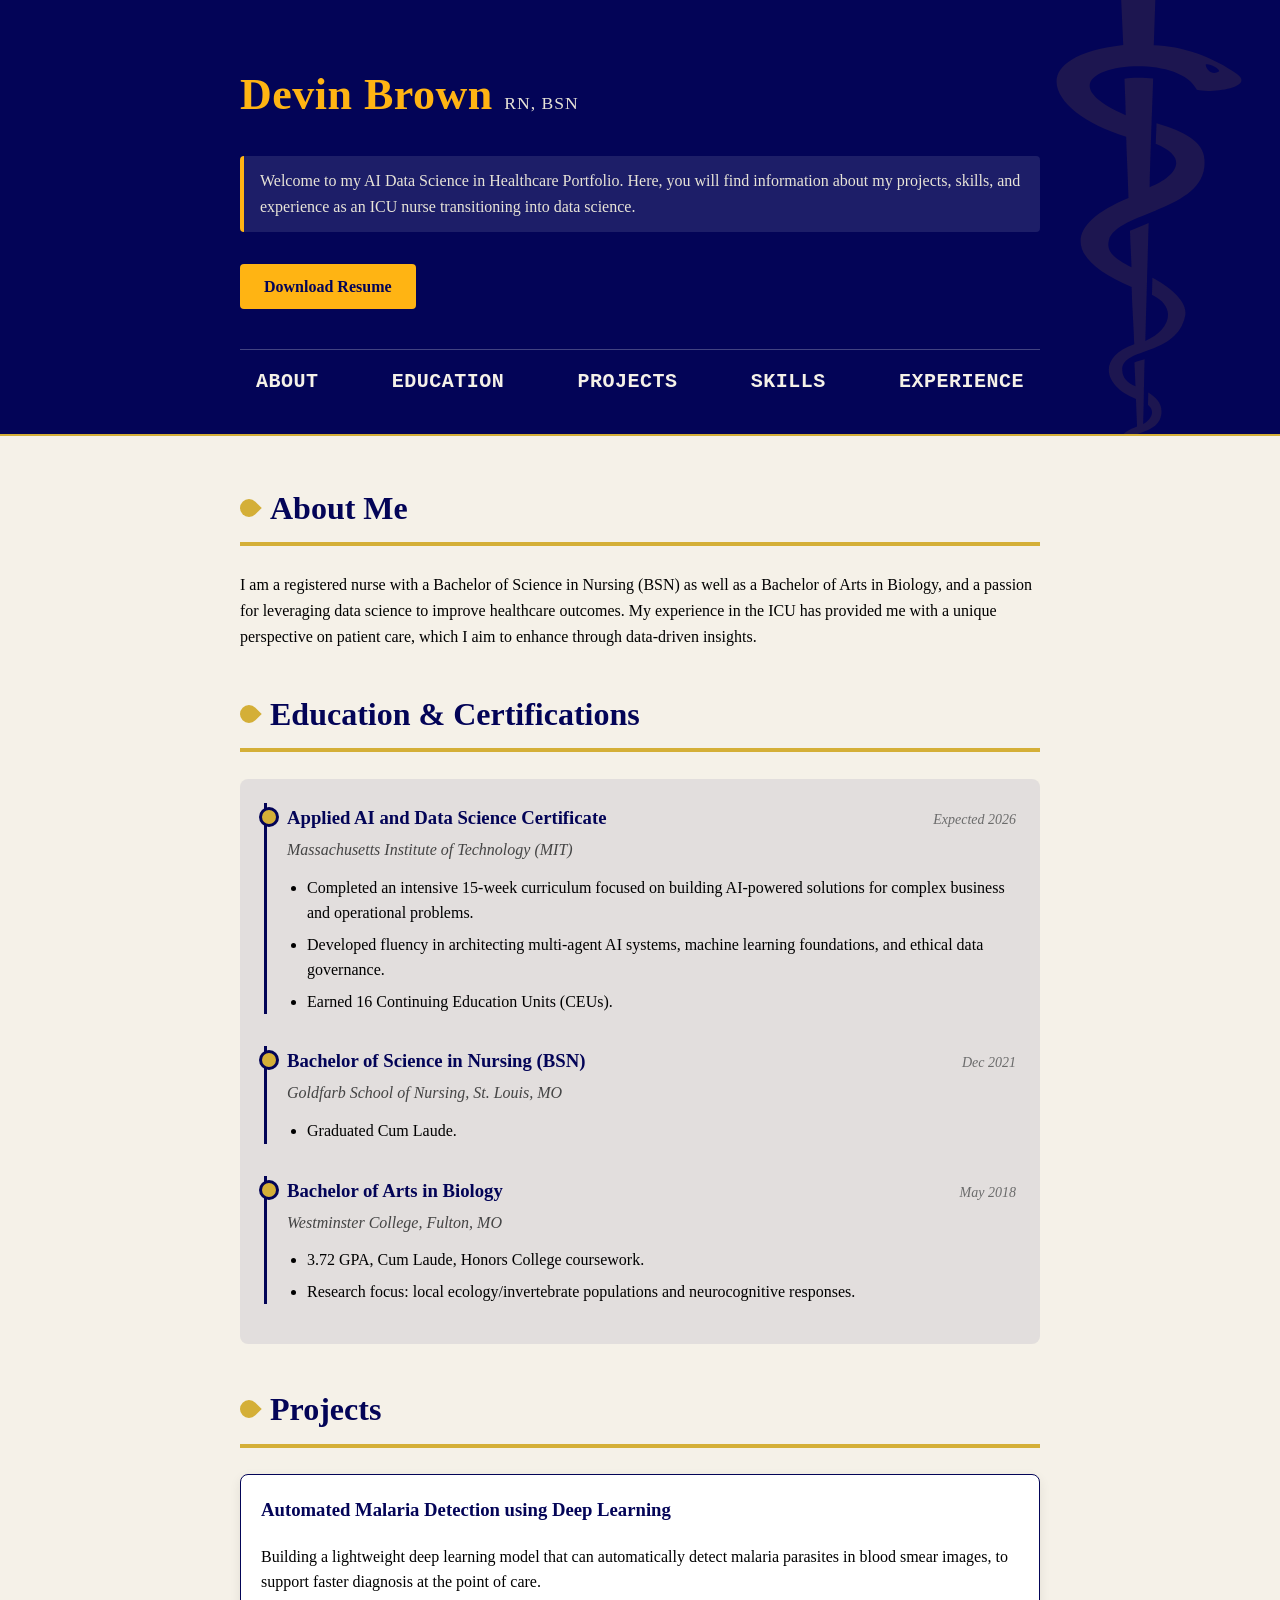
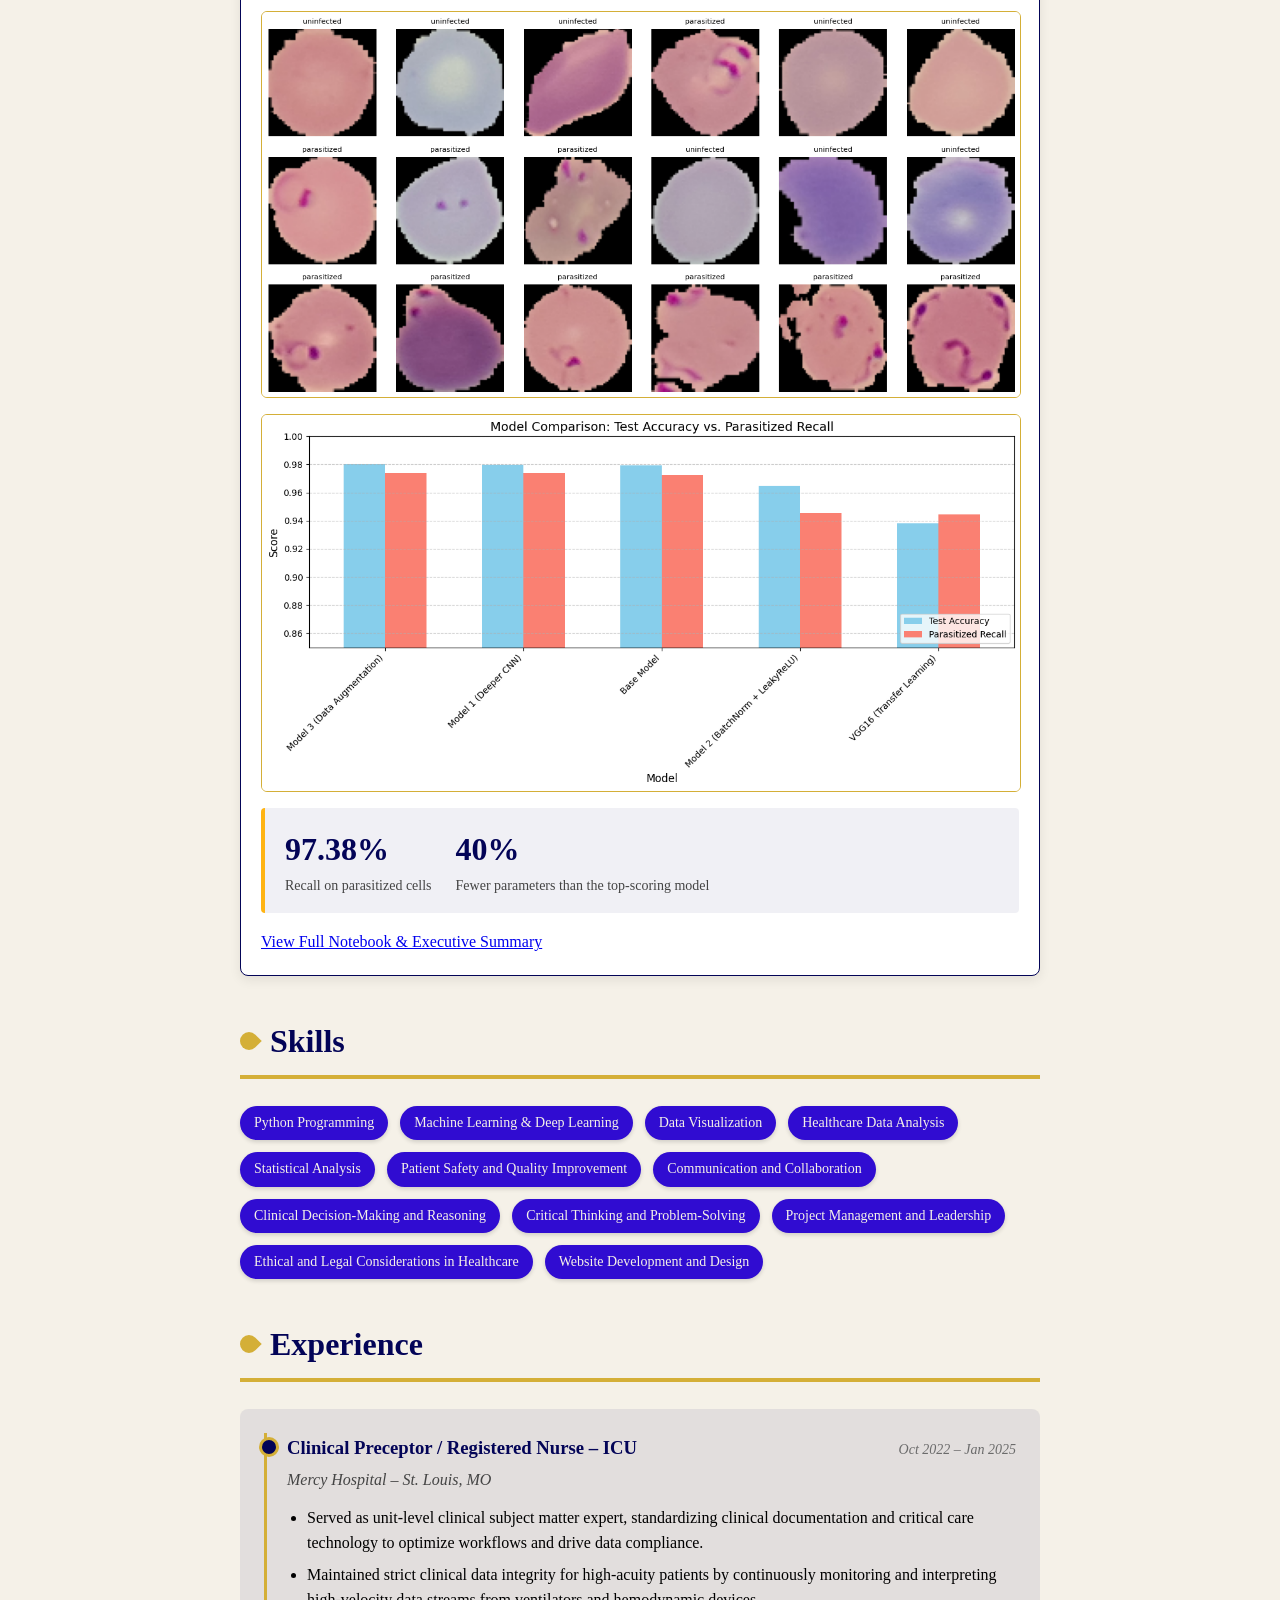
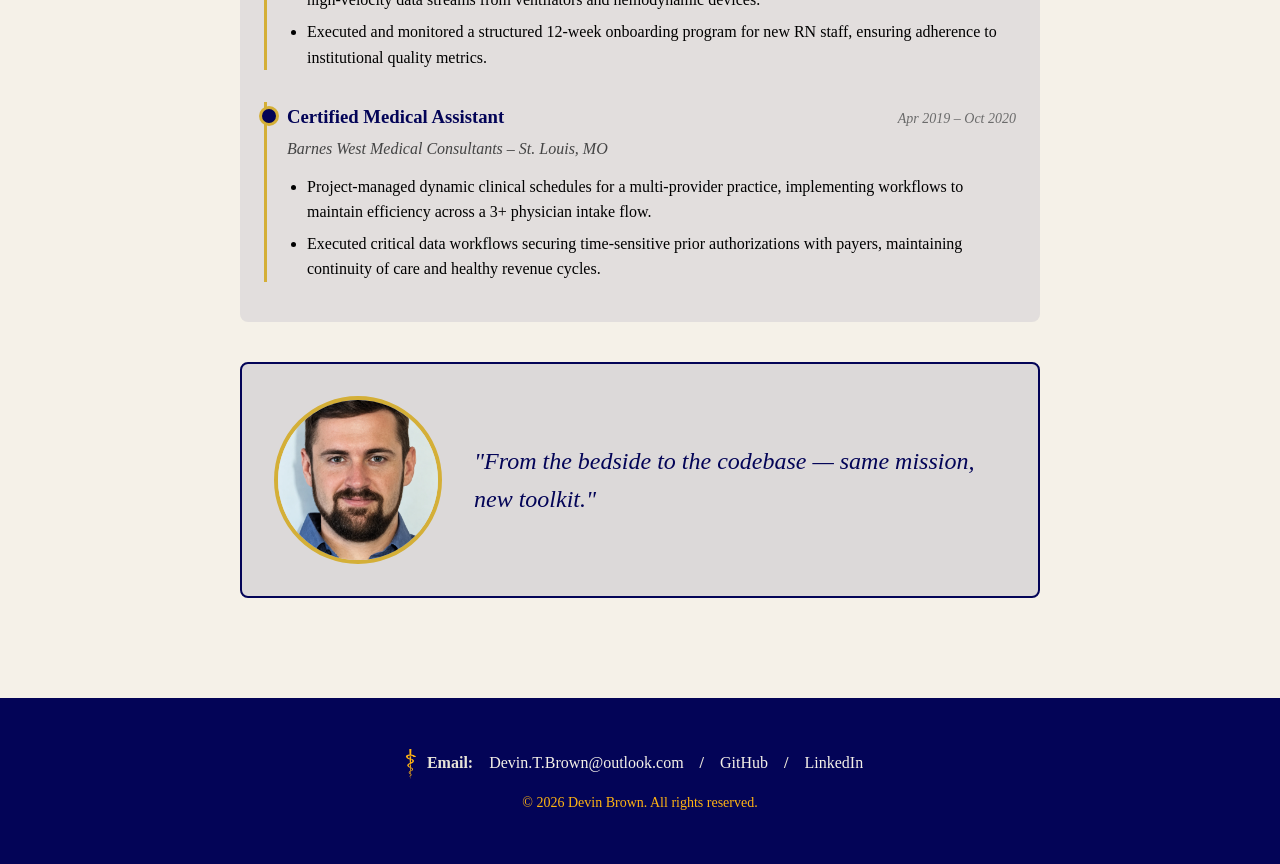
==== index.html @ f6b81402 "Adding to skills section and verbage clarification in experience section" ====
<!DOCTYPE html>
<html lang="en">
<head>
  <meta charset="UTF-8">
  <meta name="viewport" content="width=device-width, initial-scale=1.0">
  <title>Devin Brown RN, BSN — AI Data Science in Healthcare Portfolio</title>
  <link rel="icon" type="image/svg+xml" href="favicon.svg">
  <meta property="og:title" content="Devin Brown RN, BSN — AI Data Science in Healthcare Portfolio">
<meta property="og:description" content="Portfolio showcasing AI and data science projects in healthcare, built by an ICU nurse transitioning into data science.">
<meta property="og:type" content="website">
<meta name="twitter:card" content="summary">
<meta name="twitter:title" content="Devin Brown RN, BSN — AI Data Science in Healthcare Portfolio">
<meta name="twitter:description" content="Portfolio showcasing AI and data science projects in healthcare, built by an ICU nurse transitioning into data science.">
  <link rel="stylesheet" href="style.css">
</head>

<body>
<header>
  <div class="container">
    <h1>Devin Brown <span class="credentials">RN, BSN</span></h1>
    <p>Welcome to my AI Data Science in Healthcare Portfolio. Here, you will find information about my projects, skills, and experience as an ICU nurse transitioning into data science.</p>
    <a href="Devin-Brown-Resume.pdf" download class="resume-button">Download Resume</a>
    <nav>
      <ul>
        <li><a href="#about">About</a></li>
        <li><a href="#education">Education</a></li>
        <li><a href="#projects">Projects</a></li>
        <li><a href="#skills">Skills</a></li>
        <li><a href="#experience">Experience</a></li>
      </ul>
    </nav>
  </div>
</header>

<main>
  <section id="about" class="fade-in">
    <h2>About Me</h2>
    <p>I am a registered nurse with a Bachelor of Science in Nursing (BSN) as well as a Bachelor of Arts in Biology, and a passion for leveraging data science to improve healthcare outcomes. My experience in the ICU has provided me with a unique perspective on patient care, which I aim to enhance through data-driven insights.</p>
  </section>
  <section id="education" class="fade-in">
  <h2>Education & Certifications</h2>
  <div class="timeline-group">

  <div class="timeline-item education">
    <div class="timeline-header">
      <h3>Applied AI and Data Science Certificate</h3>
      <span class="timeline-date">Expected 2026</span>
    </div>
    <p class="timeline-employer">Massachusetts Institute of Technology (MIT)</p>
    <ul>
      <li>Completed an intensive 15-week curriculum focused on building AI-powered solutions for complex business and operational problems.</li>
      <li>Developed fluency in architecting multi-agent AI systems, machine learning foundations, and ethical data governance.</li>
      <li>Earned 16 Continuing Education Units (CEUs).</li>
    </ul>
  </div>

  <div class="timeline-item education">
    <div class="timeline-header">
      <h3>Bachelor of Science in Nursing (BSN)</h3>
      <span class="timeline-date">Dec 2021</span>
    </div>
    <p class="timeline-employer">Goldfarb School of Nursing, St. Louis, MO</p>
    <ul>
      <li>Graduated Cum Laude.</li>
    </ul>
  </div>

  <div class="timeline-item education">
    <div class="timeline-header">
      <h3>Bachelor of Arts in Biology</h3>
      <span class="timeline-date">May 2018</span>
    </div>
    <p class="timeline-employer">Westminster College, Fulton, MO</p>
    <ul>
      <li>3.72 GPA, Cum Laude, Honors College coursework.</li>
      <li>Research focus: local ecology/invertebrate populations and neurocognitive responses.</li>
    </ul>
  </div>
</div>
</section>

  <section id="projects" class="fade-in">
  <h2>Projects</h2>
  <article class="project-card">
    <h3>Automated Malaria Detection using Deep Learning</h3>
    <p>Building a lightweight deep learning model that can automatically detect malaria parasites in blood smear images, to support faster diagnosis at the point of care.
</p>
<img src="images/malaria-sample-cells.png" alt="Grid of labeled blood cell images showing parasitized and uninfected samples used to train the model" class="project-image">
<img src="images/malaria-model-comparison.png" alt="Bar chart comparing test accuracy and parasitized recall across five model architectures" class="project-image">
    <div class="stat-callout">
  <div class="stat">
    <span class="stat-number">97.38%</span>
    <span class="stat-label">Recall on parasitized cells</span>
  </div>
  <div class="stat">
    <span class="stat-number">40%</span>
    <span class="stat-label">Fewer parameters than the top-scoring model</span>
  </div>
</div>
  <a href="projects/Notebook_Malaria_Detection_Full_Code_with_Executive_Summary.html">View Full Notebook & Executive Summary</a>
  </article>
</section>
  <section id="skills" class="fade-in">
    <h2>Skills</h2>
    <ul>
      <li>Python Programming</li>
      <li>Machine Learning & Deep Learning</li>
      <li>Data Visualization</li>
      <li>Healthcare Data Analysis</li>
      <li>Statistical Analysis</li>
      <li>Patient Safety and Quality Improvement</li>
      <li>Communication and Collaboration</li>
      <li>Clinical Decision-Making and Reasoning</li>
      <li>Critical Thinking and Problem-Solving</li>
      <li>Project Management and Leadership</li>
      <li>Ethical and Legal Considerations in Healthcare</li>
      <li>Website Development and Design</li>
    </ul>
  </section>
  <section id="experience" class="fade-in">
  <h2>Experience</h2>
  <div class="timeline-group">

  <div class="timeline-item">
    <div class="timeline-header">
      <h3>Clinical Preceptor / Registered Nurse – ICU</h3>
      <span class="timeline-date">Oct 2022 – Jan 2025</span>
    </div>
    <p class="timeline-employer">Mercy Hospital – St. Louis, MO</p>
    <ul>
      <li>Served as unit-level clinical subject matter expert, standardizing clinical documentation and critical care technology to optimize workflows and drive data compliance.</li>
      <li>Maintained strict clinical data integrity for high-acuity patients by continuously monitoring and interpreting high-velocity data streams from ventilators and hemodynamic devices.</li>
      <li>Executed and monitored a structured 12-week onboarding program for new RN staff, ensuring adherence to institutional quality metrics.</li>
    </ul>
  </div>

  <div class="timeline-item">
    <div class="timeline-header">
      <h3>Certified Medical Assistant</h3>
      <span class="timeline-date">Apr 2019 – Oct 2020</span>
    </div>
    <p class="timeline-employer">Barnes West Medical Consultants – St. Louis, MO</p>
    <ul>
      <li>Project-managed dynamic clinical schedules for a multi-provider practice, implementing workflows to maintain efficiency across a 3+ physician intake flow.</li>
      <li>Executed critical data workflows securing time-sensitive prior authorizations with payers, maintaining continuity of care and healthy revenue cycles.</li>
    </ul>
  </div>
</div>
</section>
<section class="closing-section fade-in">
  <img src="images/headshot.webp" alt="Headshot of Devin Brown" class="headshot">
  <blockquote class="closing-quote">
    "From the bedside to the codebase — same mission, new toolkit."
  </blockquote>
</section>
</main>
<footer>
  <div class="container">
    <div class="footer-links">
    <img src="images/rod-icon.svg" alt="" class="footer-icon"> Email: <a href="mailto:Devin.T.Brown@outlook.com">Devin.T.Brown@outlook.com</a> /
      <a href="https://github.com/dbrownRN" target="_blank" rel="noopener noreferrer">GitHub</a> /
      <a href="https://www.linkedin.com/in/devin-brown-890375239" target="_blank" rel="noopener noreferrer">LinkedIn</a>
    </div>
    <p>&copy; 2026 Devin Brown. All rights reserved.</p>
  </div>
</footer>
<script src="script.js"></script>
</body>
</html>
---- style.css ----
body {
  font-family: Georgia, serif;
  margin: 0;
  padding: 0;
  background-color: #f5f1e8;
  line-height: 1.6;
}
.container {
  max-width: 800px;
  margin: 0 auto;
  padding: 20px;
}

main {
  max-width: 800px;
  margin: 0 auto;
  padding: 20px;
}

header {
  background-color: #030457;
  background-image: url('images/watermark.svg');
  background-repeat: no-repeat;
  background-position: right 20px center;
  background-size: 220px;
  padding: 40px 0 0 0;
  border-bottom: 2px solid #d4af37;
}

header h1 {
  color: #ffb413;
  margin: 0 0 10px 0;
  font-size: 2.75rem;
  letter-spacing: 0.5px;
}
h1 .credentials {
  font-size: 0.4em;
  font-weight: normal;
  color: #e8e4d8;
  letter-spacing: 1px;
  vertical-align: baseline;
}

header p {
  color: #e8e4d8;
  background-color: rgba(255, 255, 255, 0.1);
  border-left: 4px solid #ffb413;
  padding: 12px 16px;
  border-radius: 4px;
  display: inline-block;
}

header nav {
  margin-top: 40px;
  padding: 16px 0;
  border-top: 1px solid rgba(255, 255, 255, 0.25);
}

header nav a {
  color: #f5f1e8;
  text-decoration: none;
  padding: 8px 16px;
  border-radius: 4px;
  transition: background-color 0.2s ease;
}

header nav a:hover {
    background-color: rgba(255, 255, 255, 0.12);
}
nav a {
    text-decoration: none;
    text-transform: uppercase;
    color: #300cd1;
    font-family:'Courier New', Courier, monospace;
    font-weight: bold;
    font-size: 20px;
    letter-spacing: 0.5px;
}
nav a:hover {
    text-decoration: underline;
    color: #e4a00f;
}

section {
  margin-bottom: 40px;
}

h2 {
  color: #030457;
  border-bottom: 4px solid #d4af37;
  padding-bottom: 8px;
  display: flex;
  align-items: flex-start;
  gap: 12px;
  font-size: 2rem;
}
h2::before {
  content: "";
  display: inline-block;
    width: 18px;
    height: 18px;
    background-color: #d4af37;
    border-radius: 50% 50% 50% 0;
    transform: rotate(225deg);
  font-size: 1.5rem;
  margin-top: 16px;
}

nav ul {
  list-style-type: none;
  padding: 0;
  margin: 0;
  display: flex;
  justify-content: space-between;
}

nav li {
  display: inline-block;
}
footer {
  background-color: #030457;
  padding: 30px 0;
  margin-top: 40px;
  text-align: center;
}

.footer-links {
  margin-bottom: 12px;
  color: #e8e4d8;
  font-weight: bold;
}

.footer-links a {
  color: #f5f1e8;
  text-decoration: none;
  margin: 0 12px;
  font-weight: normal;
}

.footer-links a:hover {
  color: #d4af37;
}

footer p {
  color: #ffb413;
  font-size: 14px;
  margin: 0;
}
.footer-icon {
  height: 32px;
  width: auto;
  vertical-align: middle;
  margin-right: 6px;
}

#skills ul {
  list-style: none;
  padding: 0;
  margin: 0;
  display: flex;
  flex-wrap: wrap;
  gap: 12px;
}

#skills li {
  box-shadow: 0 2px 4px rgba(0, 0, 0, 0.15);
  background-color: #300cd1;
  color: #f5f1e8;
  padding: 6px 14px;
  border-radius: 20px;
  font-size: 14px;
}

#skills li:hover {
  background-color: #d4af37;
  color: #030457;
}
.project-card {
  box-shadow: 0 4px 12px rgba(0, 0, 0, 0.08);
  background-color: #ffffff;
  border: 1px solid #030457;
  border-radius: 8px;
  padding: 20px;
}

.project-card h3 {
  margin-top: 0;
  color: #030457;
}
.project-image {
  max-width: 100%;
  height: auto;
  display: block;
  border-radius: 6px;
  border: 1px solid #d4af37;
  margin: 16px 0;
}
.stat-callout {
  display: flex;
  gap: 24px;
  background-color: rgba(3, 4, 87, 0.06);
  border-left: 4px solid #ffb413;
  border-radius: 4px;
  padding: 16px 20px;
  margin: 16px 0;
}

.stat {
  display: flex;
  flex-direction: column;
}

.stat-number {
  font-size: 2rem;
  font-weight: bold;
  color: #030457;
}

.stat-label {
  font-size: 14px;
  color: #444;
}

@media (max-width: 600px) {
  .stat-callout {
    flex-direction: column;
    gap: 12px;
  }
}
.timeline-item {
  border-left: 3px solid #d4af37;
  padding-left: 20px;
  margin-bottom: 32px;
  position: relative;
}

.timeline-item::before {
  content: "";
  position: absolute;
  left: -8px;
  top: 4px;
  width: 14px;
  height: 14px;
  border-radius: 50%;
  background-color: #030457;
  border: 3px solid #d4af37;
}

.timeline-header {
  display: flex;
  justify-content: space-between;
  align-items: baseline;
  flex-wrap: wrap;
  gap: 8px;
}

.timeline-header h3 {
  margin: 0;
  color: #030457;
}

.timeline-date {
  font-size: 14px;
  color: #6b6b6b;
  font-style: italic;
}

.timeline-employer {
  margin: 4px 0 12px 0;
  font-style: italic;
  color: #444;
}

.timeline-item ul {
  margin: 0;
  padding-left: 20px;
}

.timeline-item li {
  margin-bottom: 6px;
}
.timeline-item.education {
  border-left-color: #030457;
}

.timeline-item.education::before {
  background-color: #d4af37;
  border-color: #030457;
}
.timeline-group {
  background-color: rgba(3, 4, 87, 0.08);
  border-radius: 8px;
  padding: 24px 24px 8px 24px;
}
@media (max-width: 600px) {
  nav ul {
    flex-direction: column;
    align-items: center;
    gap: 12px;
  }
}
.resume-button {
  display: inline-block;
  background-color: #ffb413;
  color: #030457;
  text-decoration: none;
  font-weight: bold;
  padding: 10px 24px;
  border-radius: 4px;
  margin-top: 16px;
  transition: background-color 0.2s ease;
}

.resume-button:hover {
  background-color: #d4af37;
}
.closing-section {
  display: flex;
  align-items: center;
  gap: 32px;
  background-color: rgba(3, 4, 87, 0.1);
  border-radius: 8px;
  border: 2px solid #030457;
  padding: 32px;
}

.headshot {
  width: 160px;
  height: 160px;
  border-radius: 50%;
  object-fit: cover;
  border: 4px solid #d4af37;
  flex-shrink: 0;
}

.closing-quote {
  font-size: 1.5rem;
  font-style: italic;
  color: #030457;
  margin: 0;
}

@media (max-width: 600px) {
  .closing-section {
    flex-direction: column;
    text-align: center;
  }
}
.fade-in {
  opacity: 0;
  transform: translateY(30px);
  transition: opacity 0.6s ease, transform 0.6s ease;
}

.fade-in.visible {
  opacity: 1;
  transform: translateY(0);
}
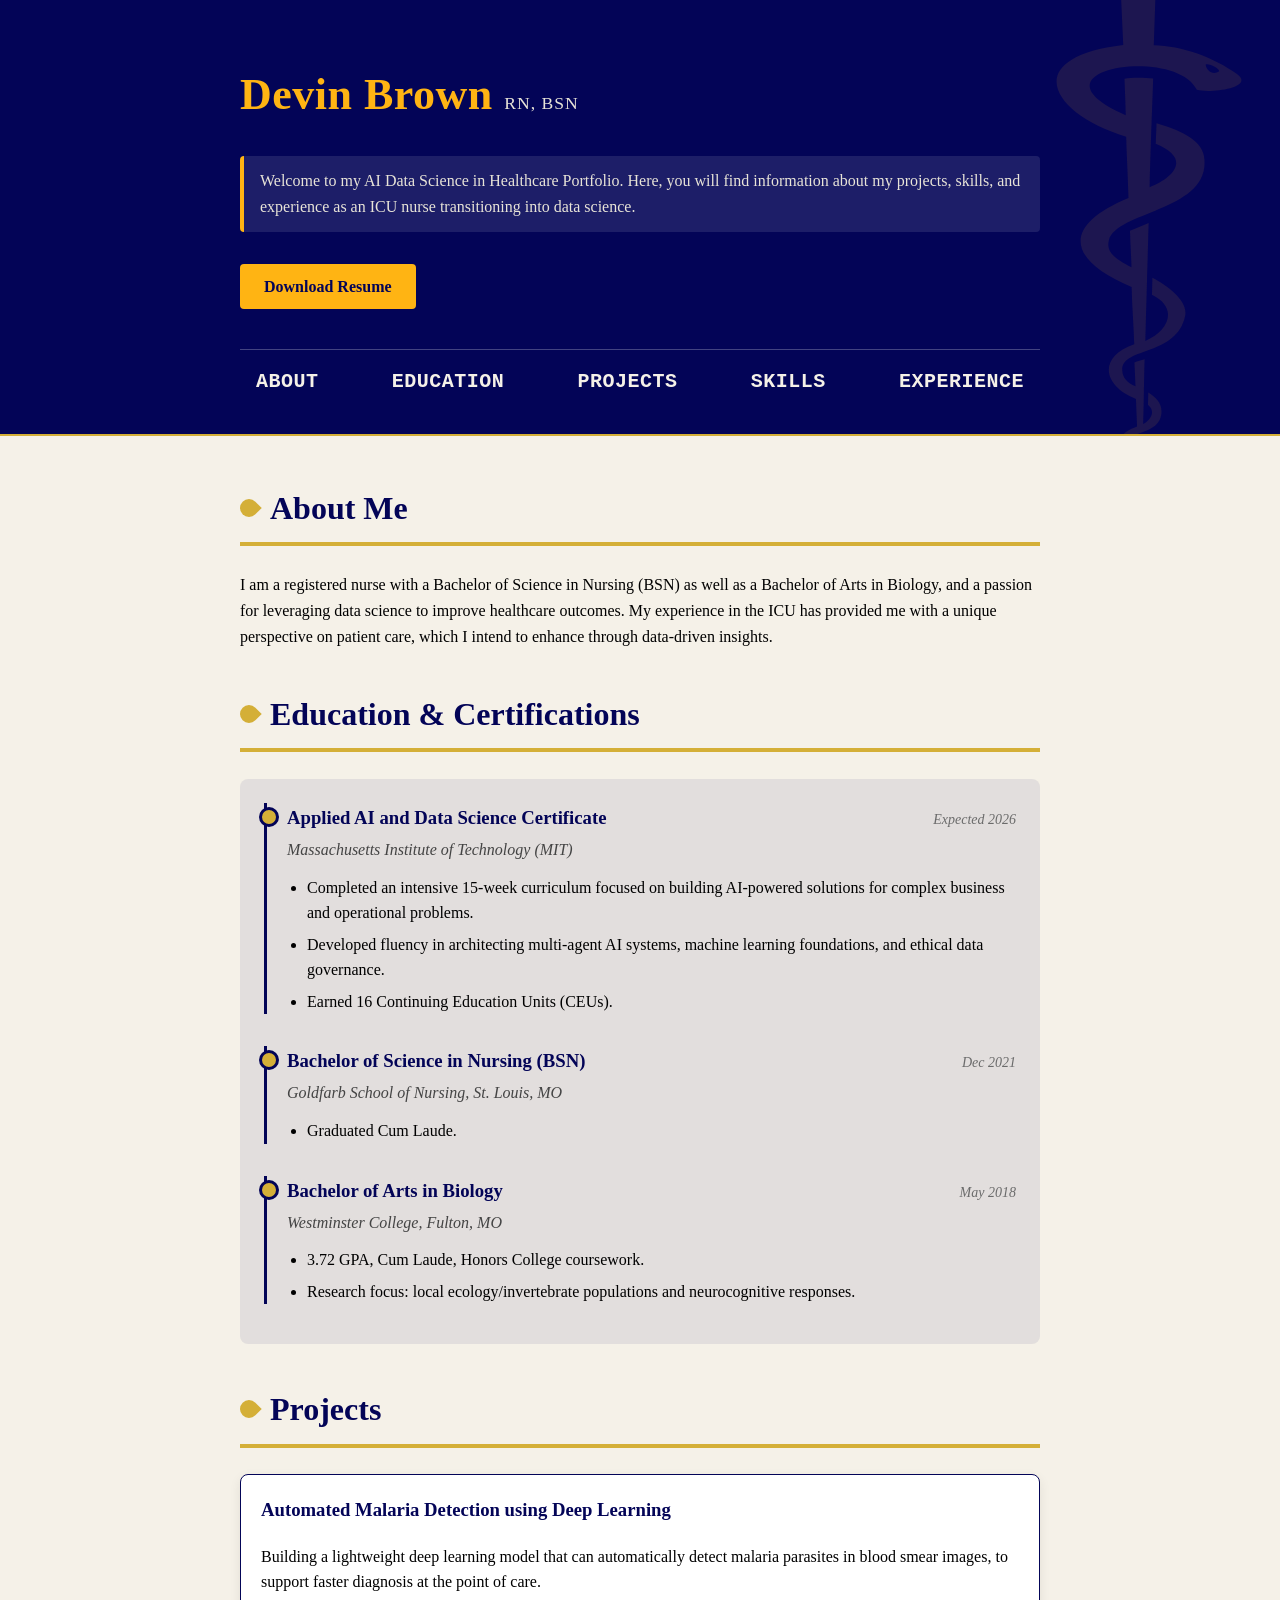
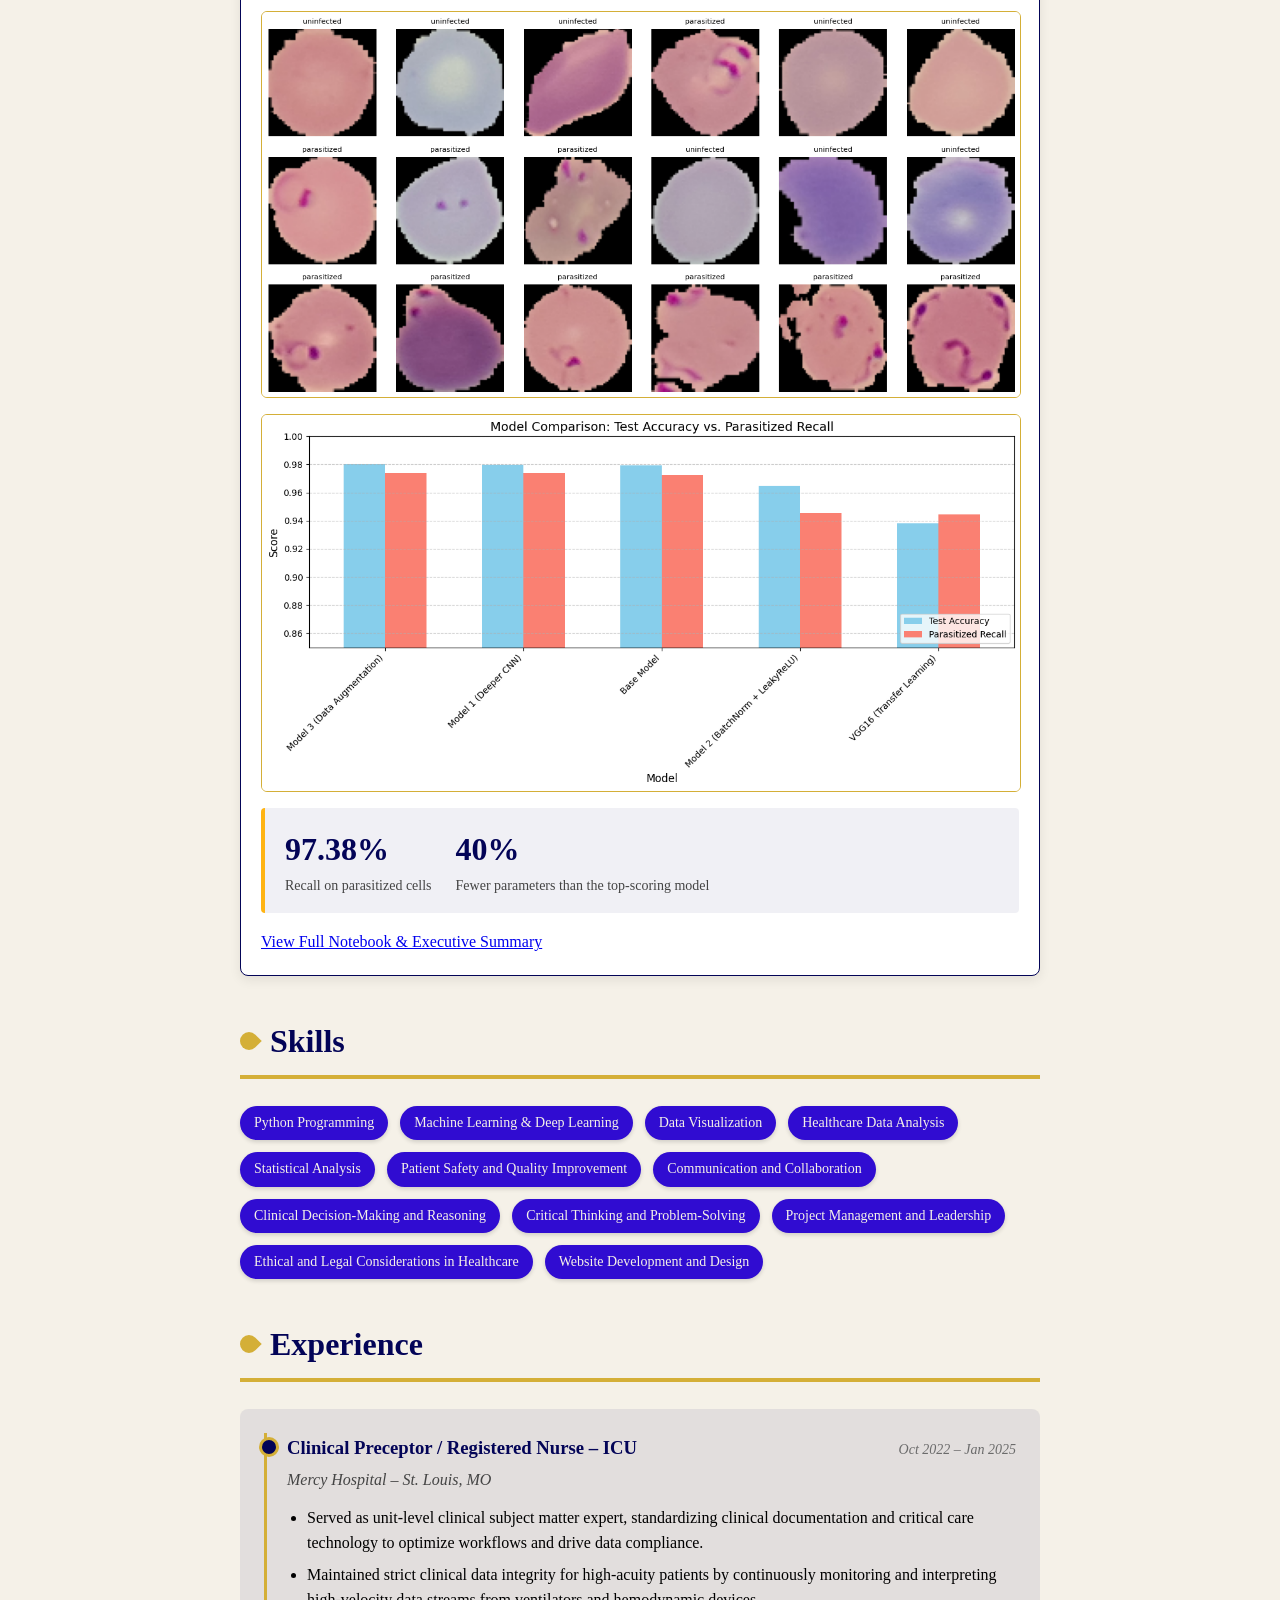
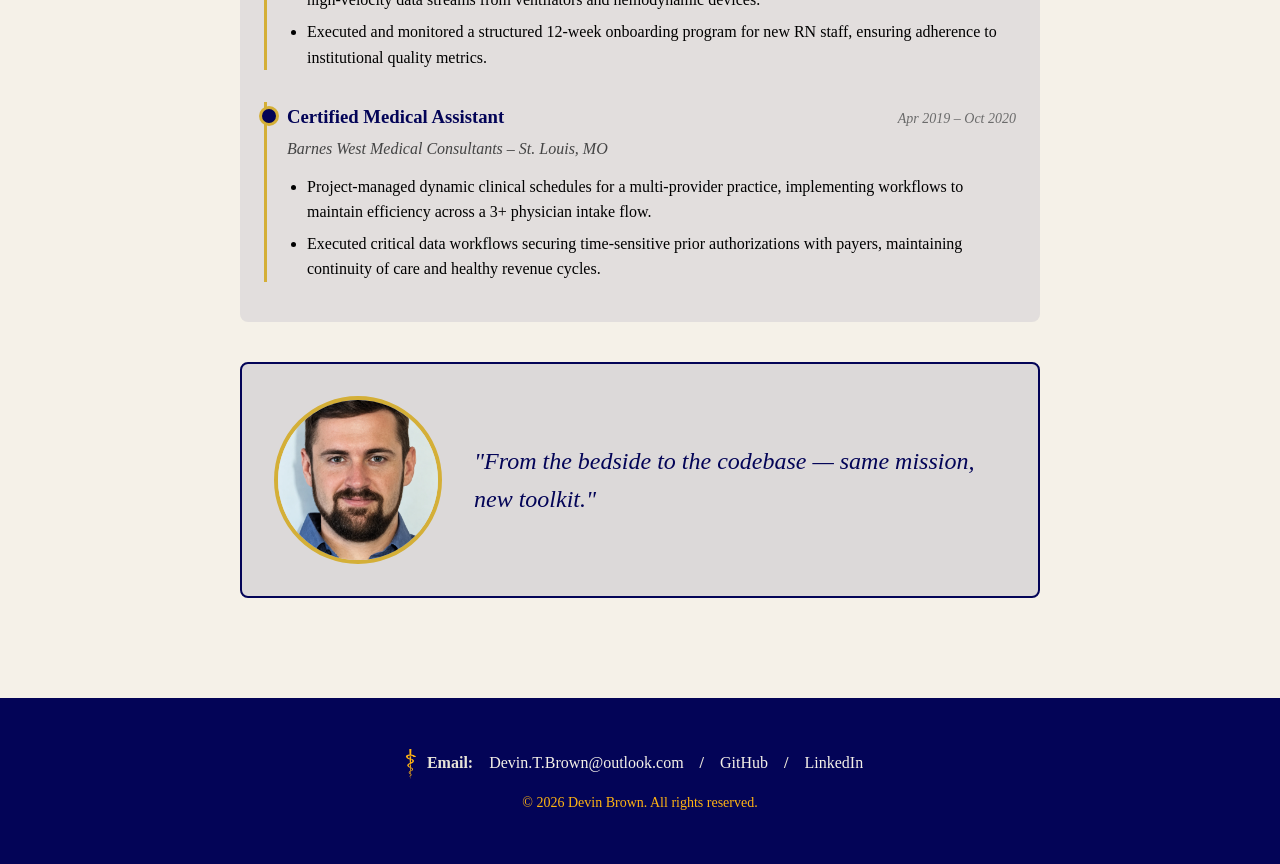
==== commit be1f6f27: "Change wording in About section" ====
--- a/index.html
+++ b/index.html
@@ -35,7 +35,7 @@
 <main>
   <section id="about" class="fade-in">
     <h2>About Me</h2>
-    <p>I am a registered nurse with a Bachelor of Science in Nursing (BSN) as well as a Bachelor of Arts in Biology, and a passion for leveraging data science to improve healthcare outcomes. My experience in the ICU has provided me with a unique perspective on patient care, which I aim to enhance through data-driven insights.</p>
+    <p>I am a registered nurse with a Bachelor of Science in Nursing (BSN) as well as a Bachelor of Arts in Biology, and a passion for leveraging data science to improve healthcare outcomes. My experience in the ICU has provided me with a unique perspective on patient care, which I intend to enhance through data-driven insights.</p>
   </section>
   <section id="education" class="fade-in">
   <h2>Education & Certifications</h2>
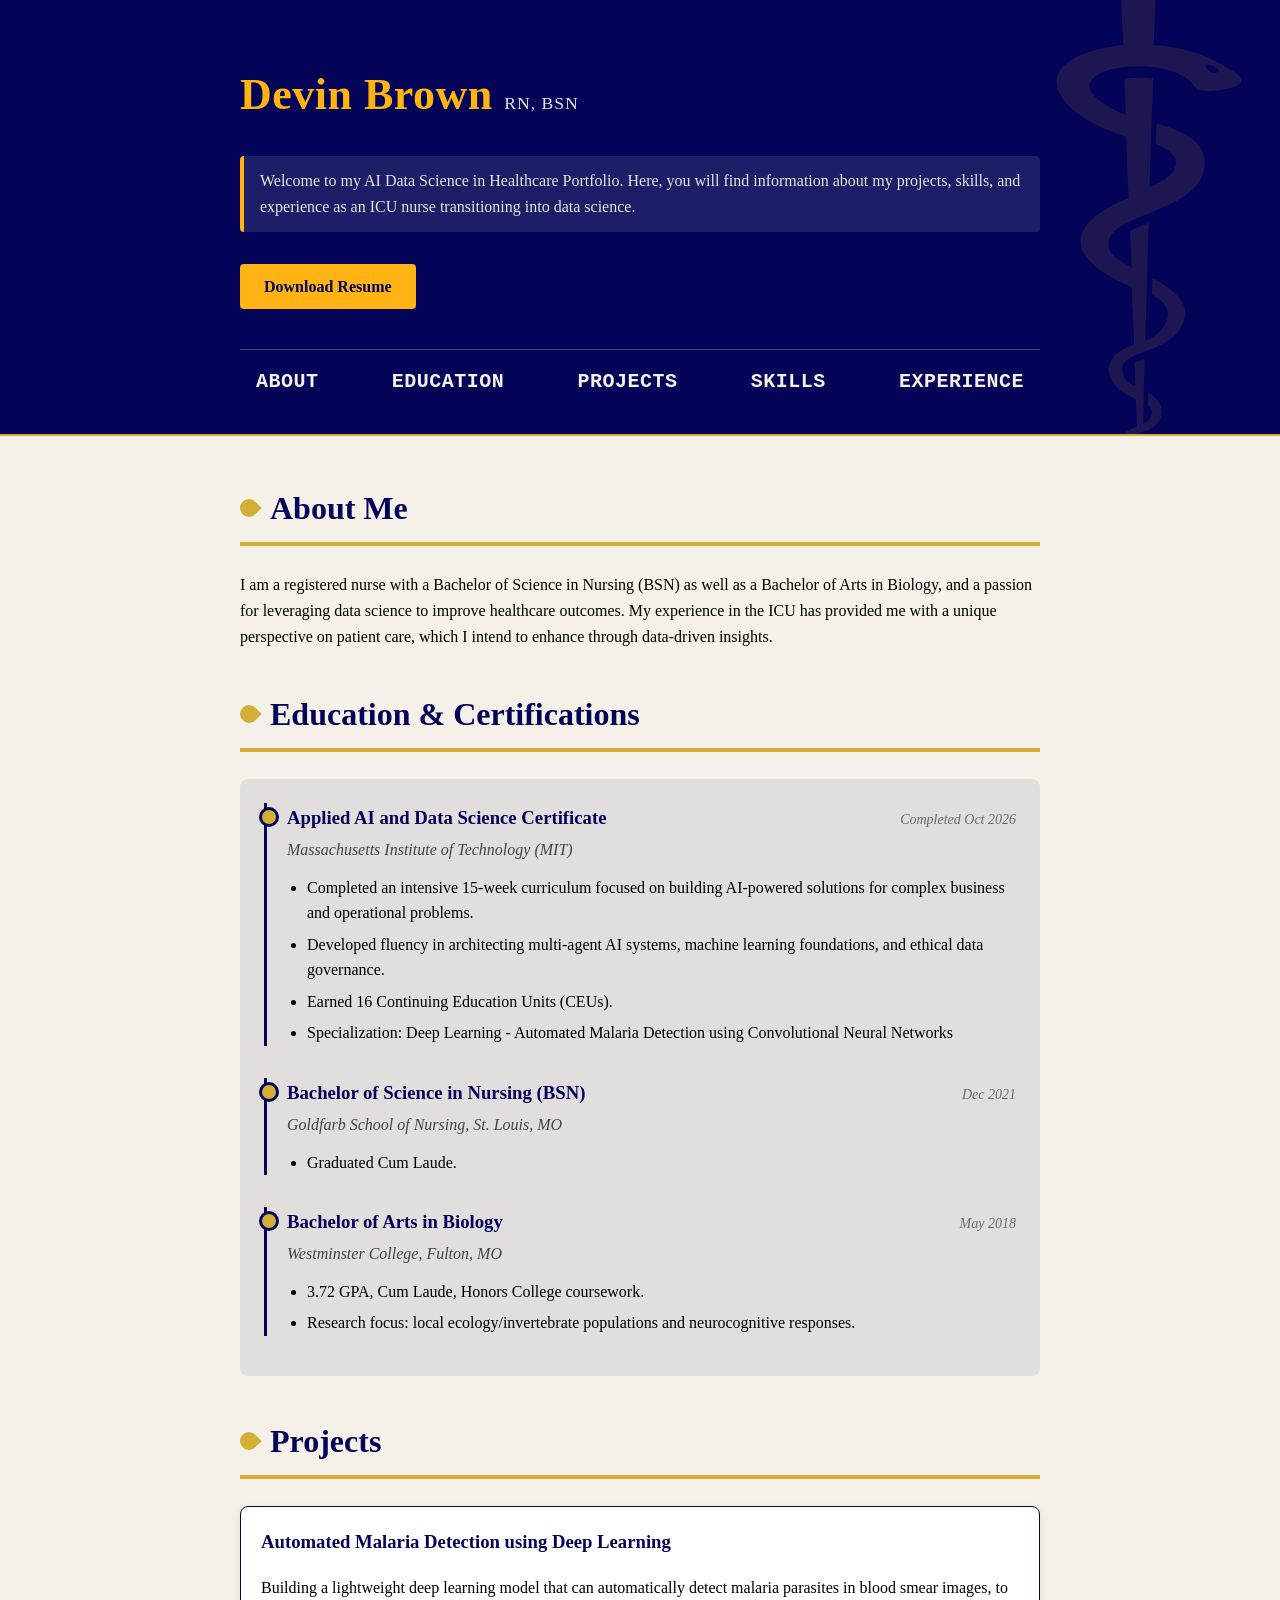
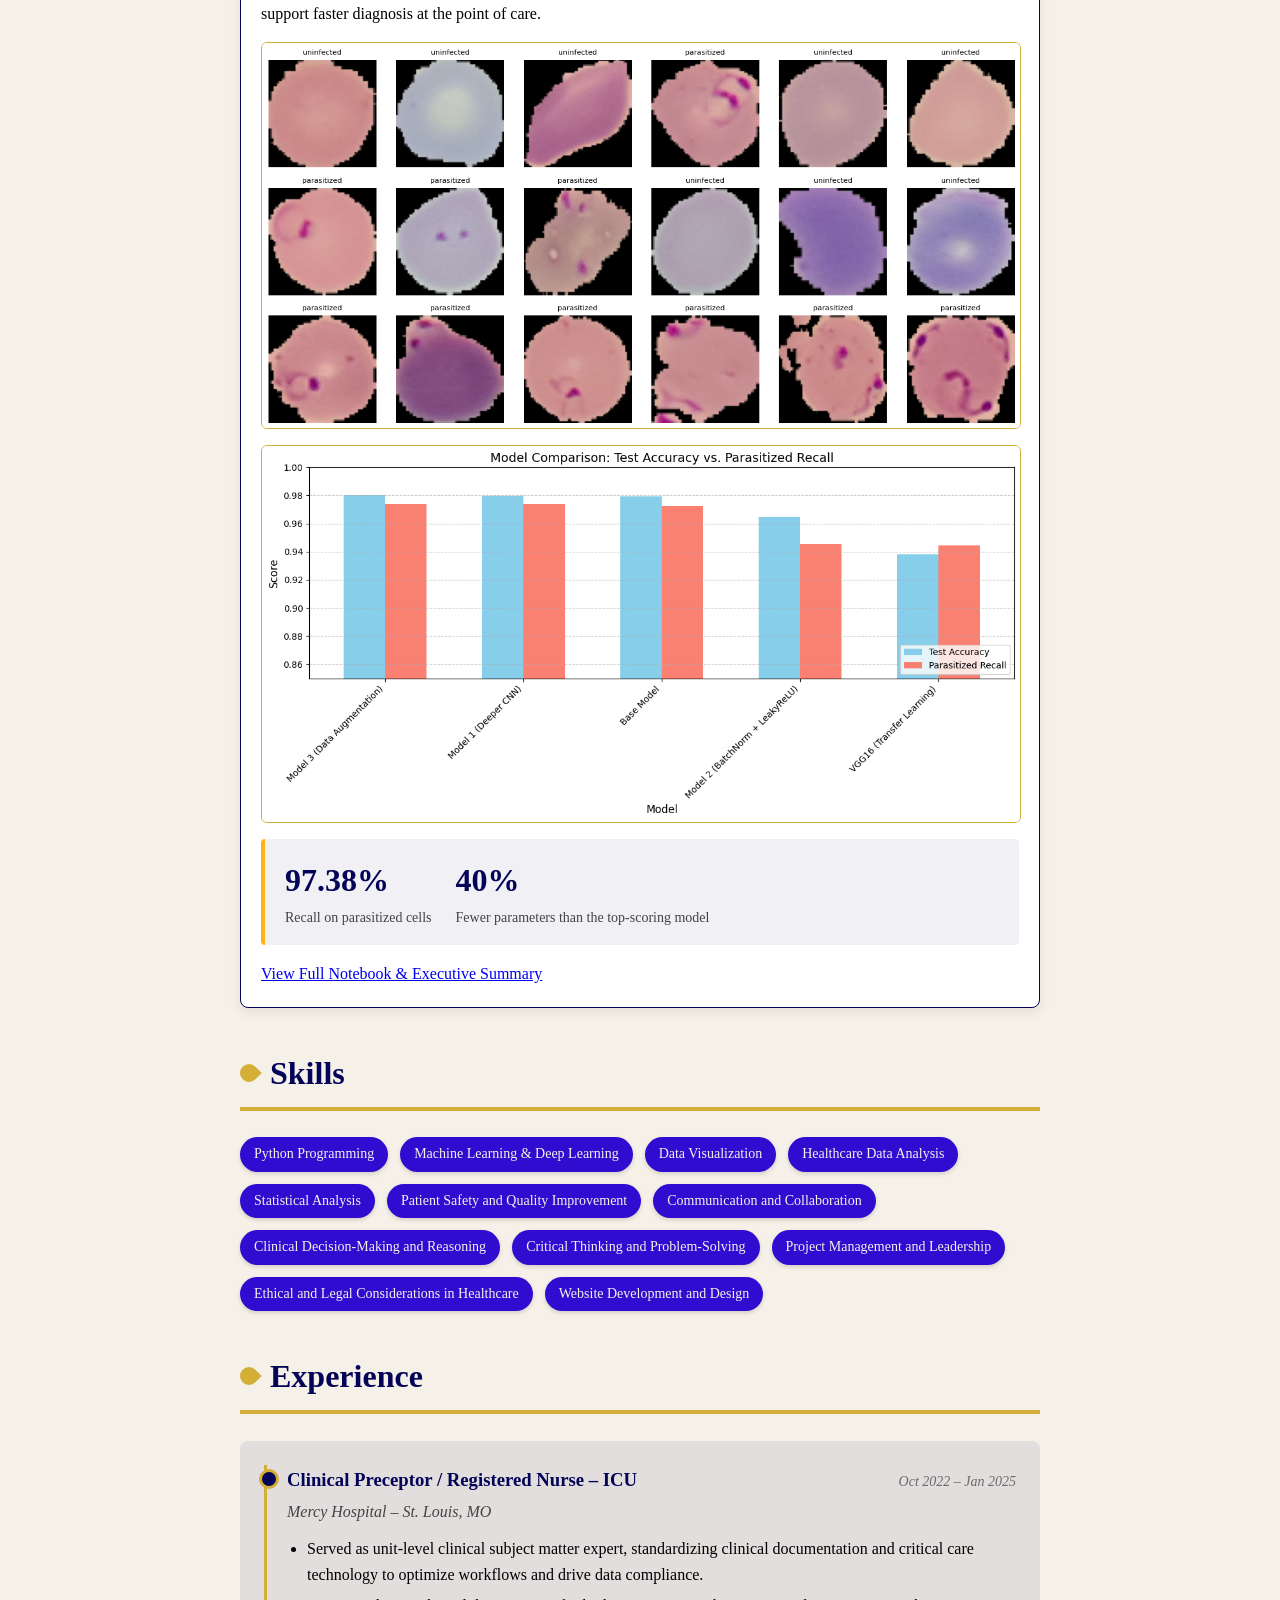
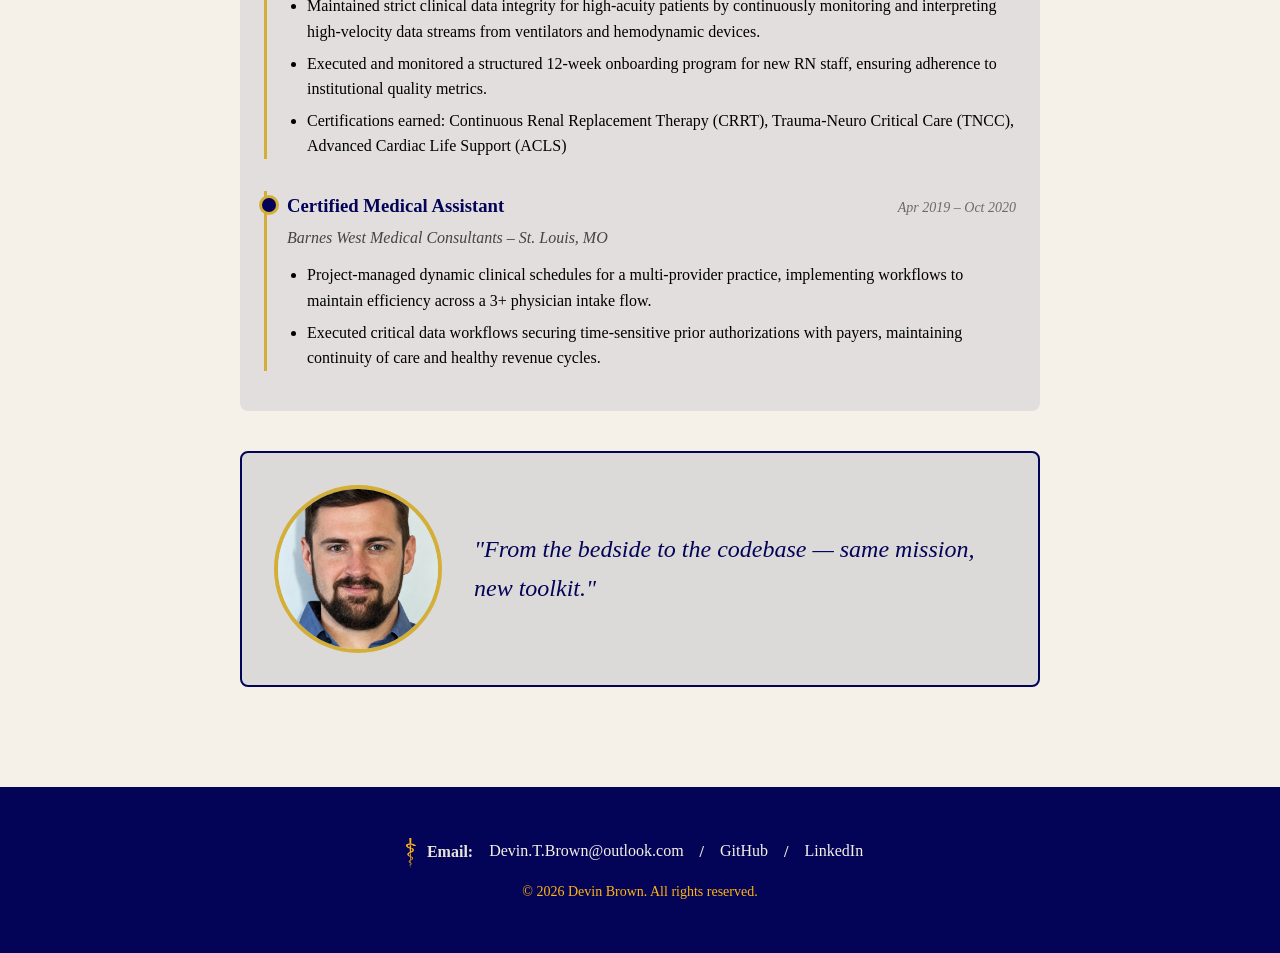
==== commit 57a69275: "Update resume PDF and reflect MIT completion, new certifications" ====
--- a/index.html
+++ b/index.html
@@ -44,13 +44,14 @@
   <div class="timeline-item education">
     <div class="timeline-header">
       <h3>Applied AI and Data Science Certificate</h3>
-      <span class="timeline-date">Expected 2026</span>
+      <span class="timeline-date">Completed Oct 2026</span>
     </div>
     <p class="timeline-employer">Massachusetts Institute of Technology (MIT)</p>
     <ul>
       <li>Completed an intensive 15-week curriculum focused on building AI-powered solutions for complex business and operational problems.</li>
       <li>Developed fluency in architecting multi-agent AI systems, machine learning foundations, and ethical data governance.</li>
       <li>Earned 16 Continuing Education Units (CEUs).</li>
+      <li>Specialization: Deep Learning - Automated Malaria Detection using Convolutional Neural Networks</li>
     </ul>
   </div>
 
@@ -131,6 +132,7 @@
       <li>Served as unit-level clinical subject matter expert, standardizing clinical documentation and critical care technology to optimize workflows and drive data compliance.</li>
       <li>Maintained strict clinical data integrity for high-acuity patients by continuously monitoring and interpreting high-velocity data streams from ventilators and hemodynamic devices.</li>
       <li>Executed and monitored a structured 12-week onboarding program for new RN staff, ensuring adherence to institutional quality metrics.</li>
+      <li>Certifications earned: Continuous Renal Replacement Therapy (CRRT), Trauma-Neuro Critical Care (TNCC), Advanced Cardiac Life Support (ACLS)</li>
     </ul>
   </div>
 
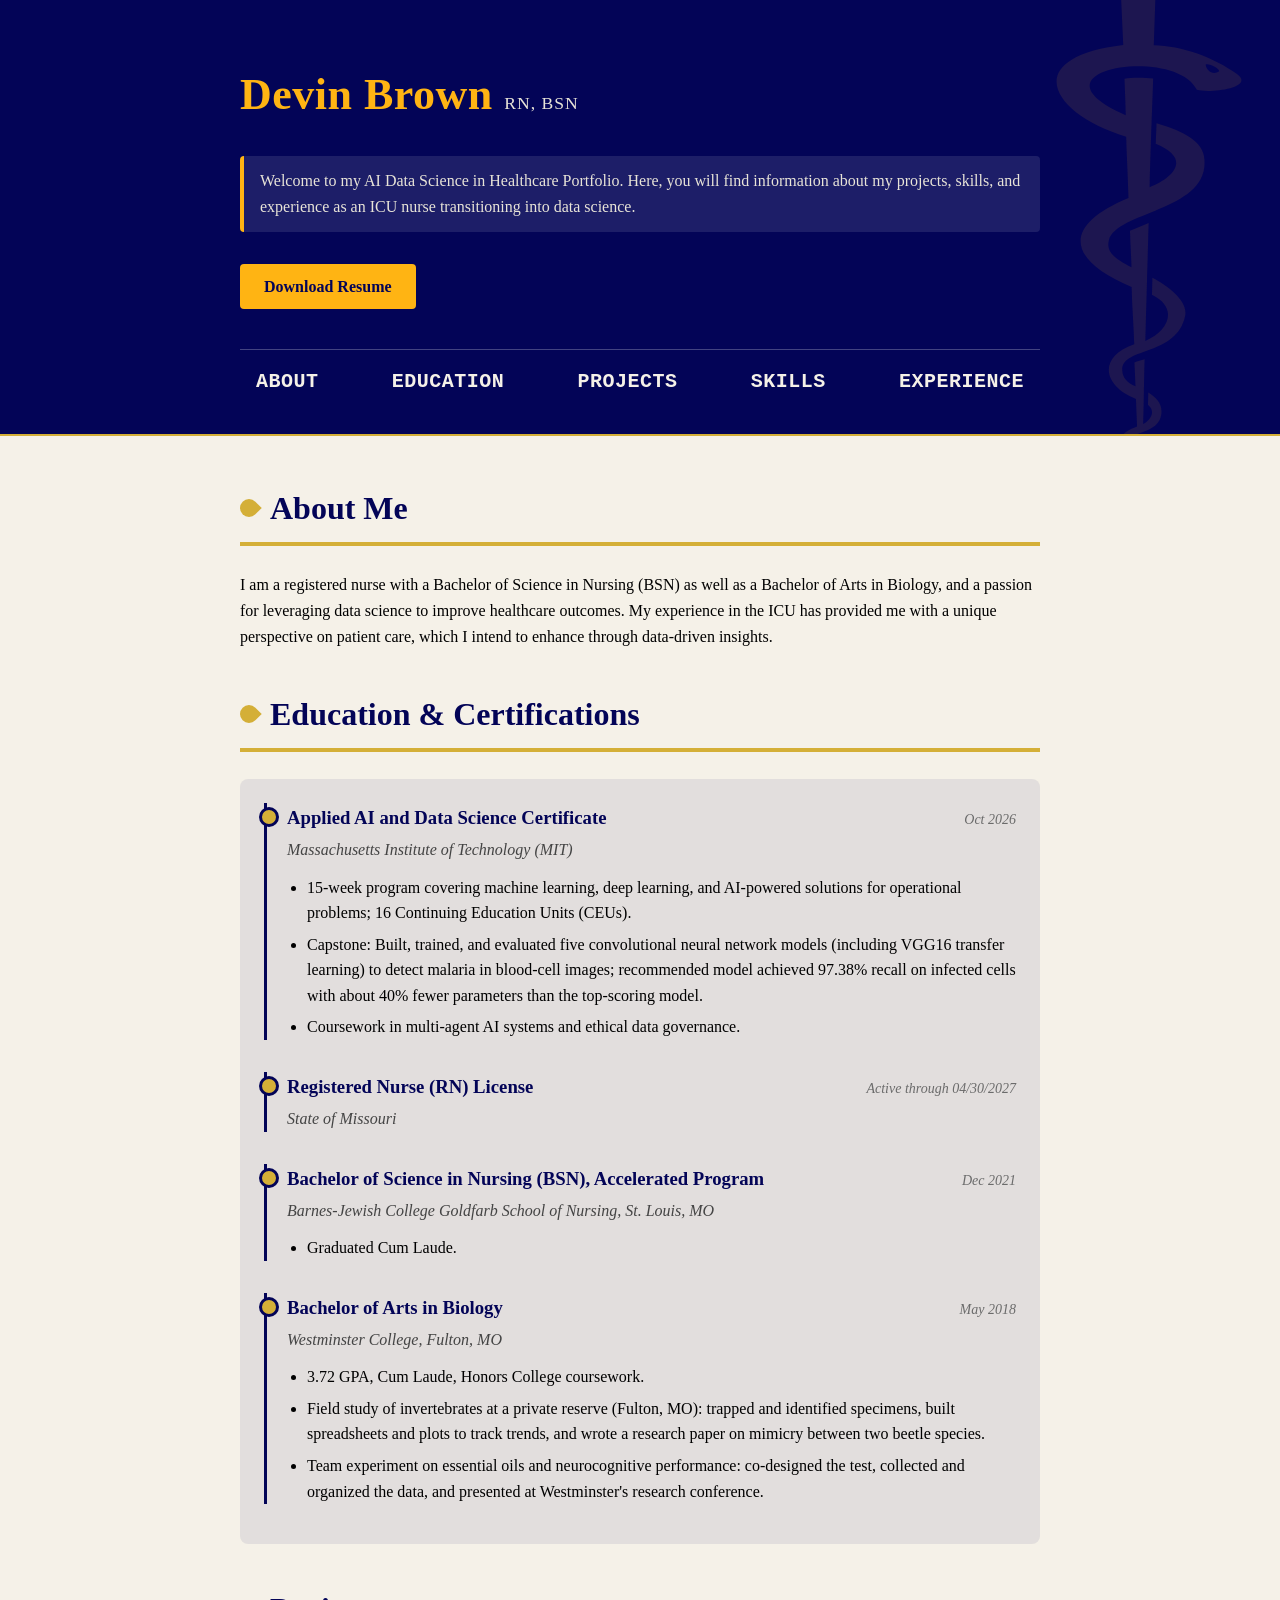
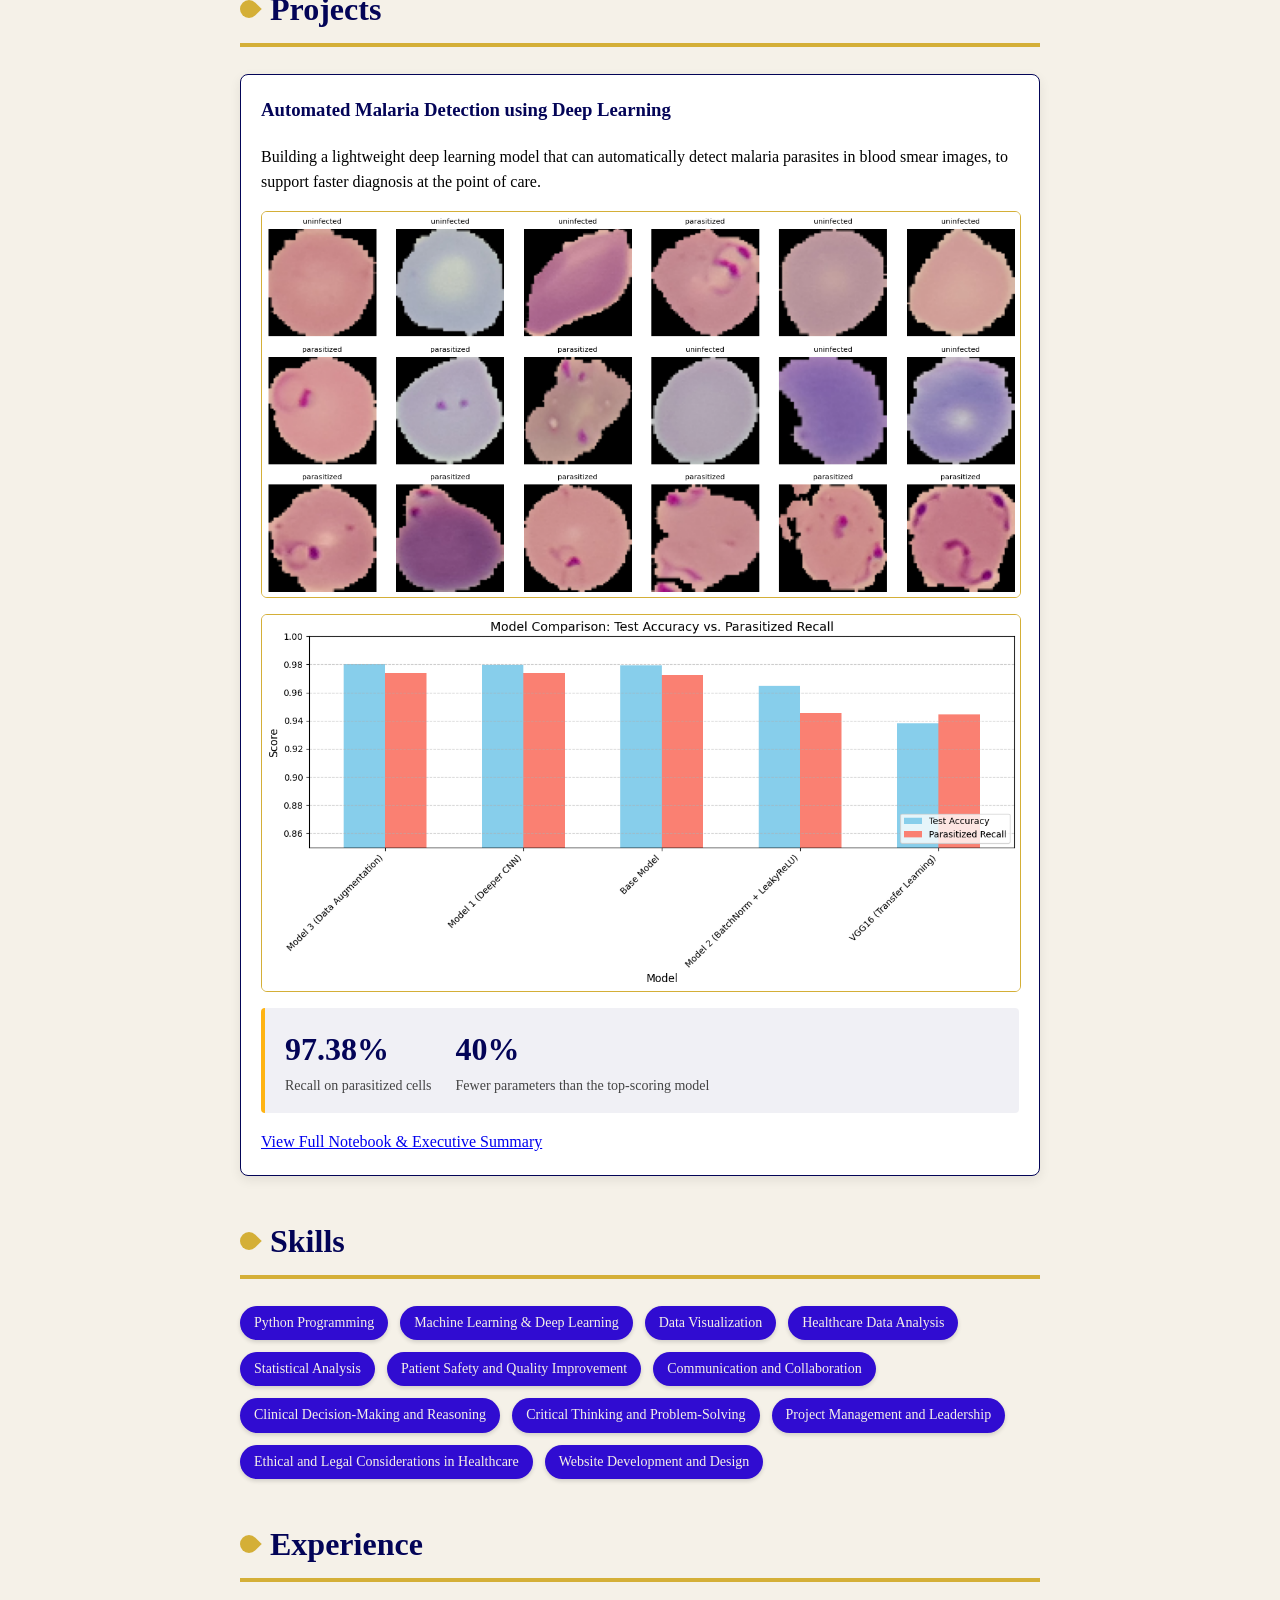
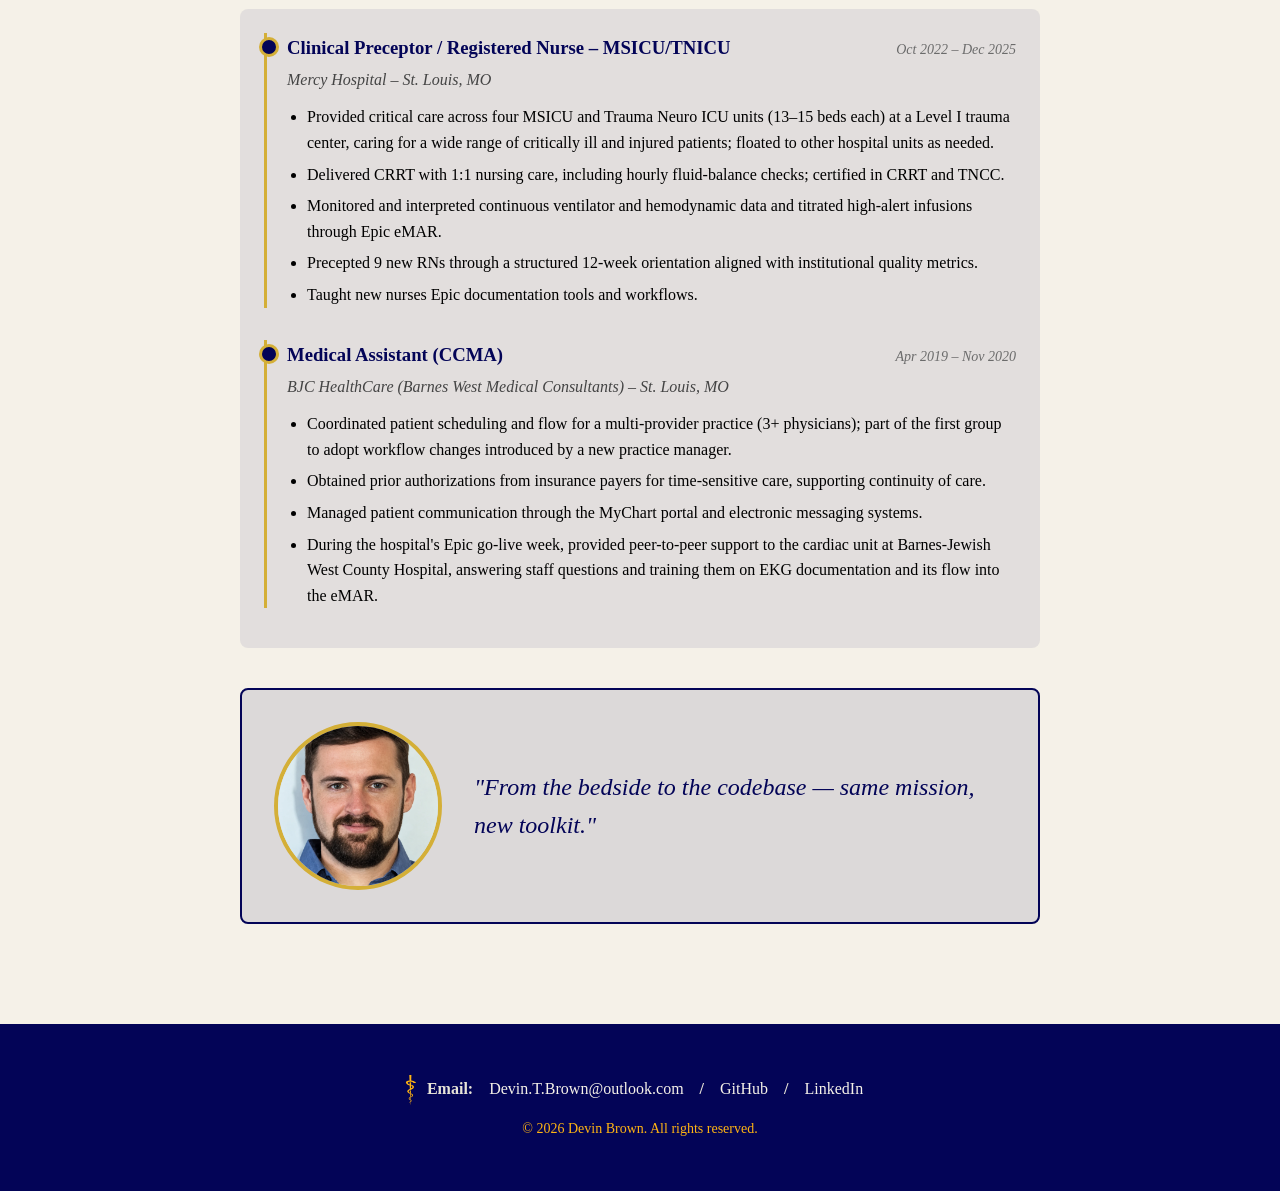
==== commit 547509af: "Sync website and public resume with updated resume content" ====
--- a/index.html
+++ b/index.html
@@ -44,23 +44,30 @@
   <div class="timeline-item education">
     <div class="timeline-header">
       <h3>Applied AI and Data Science Certificate</h3>
-      <span class="timeline-date">Completed Oct 2026</span>
+      <span class="timeline-date">Oct 2026</span>
     </div>
     <p class="timeline-employer">Massachusetts Institute of Technology (MIT)</p>
     <ul>
-      <li>Completed an intensive 15-week curriculum focused on building AI-powered solutions for complex business and operational problems.</li>
-      <li>Developed fluency in architecting multi-agent AI systems, machine learning foundations, and ethical data governance.</li>
-      <li>Earned 16 Continuing Education Units (CEUs).</li>
-      <li>Specialization: Deep Learning - Automated Malaria Detection using Convolutional Neural Networks</li>
+      <li>15-week program covering machine learning, deep learning, and AI-powered solutions for operational problems; 16 Continuing Education Units (CEUs).</li>
+      <li>Capstone: Built, trained, and evaluated five convolutional neural network models (including VGG16 transfer learning) to detect malaria in blood-cell images; recommended model achieved 97.38% recall on infected cells with about 40% fewer parameters than the top-scoring model.</li>
+      <li>Coursework in multi-agent AI systems and ethical data governance.</li>
     </ul>
   </div>
 
   <div class="timeline-item education">
     <div class="timeline-header">
-      <h3>Bachelor of Science in Nursing (BSN)</h3>
+      <h3>Registered Nurse (RN) License</h3>
+      <span class="timeline-date">Active through 04/30/2027</span>
+    </div>
+    <p class="timeline-employer">State of Missouri</p>
+  </div>
+
+  <div class="timeline-item education">
+    <div class="timeline-header">
+      <h3>Bachelor of Science in Nursing (BSN), Accelerated Program</h3>
       <span class="timeline-date">Dec 2021</span>
     </div>
-    <p class="timeline-employer">Goldfarb School of Nursing, St. Louis, MO</p>
+    <p class="timeline-employer">Barnes-Jewish College Goldfarb School of Nursing, St. Louis, MO</p>
     <ul>
       <li>Graduated Cum Laude.</li>
     </ul>
@@ -74,7 +81,8 @@
     <p class="timeline-employer">Westminster College, Fulton, MO</p>
     <ul>
       <li>3.72 GPA, Cum Laude, Honors College coursework.</li>
-      <li>Research focus: local ecology/invertebrate populations and neurocognitive responses.</li>
+      <li>Field study of invertebrates at a private reserve (Fulton, MO): trapped and identified specimens, built spreadsheets and plots to track trends, and wrote a research paper on mimicry between two beetle species.</li>
+      <li>Team experiment on essential oils and neurocognitive performance: co-designed the test, collected and organized the data, and presented at Westminster's research conference.</li>
     </ul>
   </div>
 </div>
@@ -124,27 +132,30 @@
 
   <div class="timeline-item">
     <div class="timeline-header">
-      <h3>Clinical Preceptor / Registered Nurse – ICU</h3>
-      <span class="timeline-date">Oct 2022 – Jan 2025</span>
+      <h3>Clinical Preceptor / Registered Nurse – MSICU/TNICU</h3>
+      <span class="timeline-date">Oct 2022 – Dec 2025</span>
     </div>
     <p class="timeline-employer">Mercy Hospital – St. Louis, MO</p>
     <ul>
-      <li>Served as unit-level clinical subject matter expert, standardizing clinical documentation and critical care technology to optimize workflows and drive data compliance.</li>
-      <li>Maintained strict clinical data integrity for high-acuity patients by continuously monitoring and interpreting high-velocity data streams from ventilators and hemodynamic devices.</li>
-      <li>Executed and monitored a structured 12-week onboarding program for new RN staff, ensuring adherence to institutional quality metrics.</li>
-      <li>Certifications earned: Continuous Renal Replacement Therapy (CRRT), Trauma-Neuro Critical Care (TNCC), Advanced Cardiac Life Support (ACLS)</li>
+      <li>Provided critical care across four MSICU and Trauma Neuro ICU units (13–15 beds each) at a Level I trauma center, caring for a wide range of critically ill and injured patients; floated to other hospital units as needed.</li>
+      <li>Delivered CRRT with 1:1 nursing care, including hourly fluid-balance checks; certified in CRRT and TNCC.</li>
+      <li>Monitored and interpreted continuous ventilator and hemodynamic data and titrated high-alert infusions through Epic eMAR.</li>
+      <li>Precepted 9 new RNs through a structured 12-week orientation aligned with institutional quality metrics.</li>
+      <li>Taught new nurses Epic documentation tools and workflows.</li>
     </ul>
   </div>
 
   <div class="timeline-item">
     <div class="timeline-header">
-      <h3>Certified Medical Assistant</h3>
-      <span class="timeline-date">Apr 2019 – Oct 2020</span>
+      <h3>Medical Assistant (CCMA)</h3>
+      <span class="timeline-date">Apr 2019 – Nov 2020</span>
     </div>
-    <p class="timeline-employer">Barnes West Medical Consultants – St. Louis, MO</p>
+    <p class="timeline-employer">BJC HealthCare (Barnes West Medical Consultants) – St. Louis, MO</p>
     <ul>
-      <li>Project-managed dynamic clinical schedules for a multi-provider practice, implementing workflows to maintain efficiency across a 3+ physician intake flow.</li>
-      <li>Executed critical data workflows securing time-sensitive prior authorizations with payers, maintaining continuity of care and healthy revenue cycles.</li>
+      <li>Coordinated patient scheduling and flow for a multi-provider practice (3+ physicians); part of the first group to adopt workflow changes introduced by a new practice manager.</li>
+      <li>Obtained prior authorizations from insurance payers for time-sensitive care, supporting continuity of care.</li>
+      <li>Managed patient communication through the MyChart portal and electronic messaging systems.</li>
+      <li>During the hospital's Epic go-live week, provided peer-to-peer support to the cardiac unit at Barnes-Jewish West County Hospital, answering staff questions and training them on EKG documentation and its flow into the eMAR.</li>
     </ul>
   </div>
 </div>
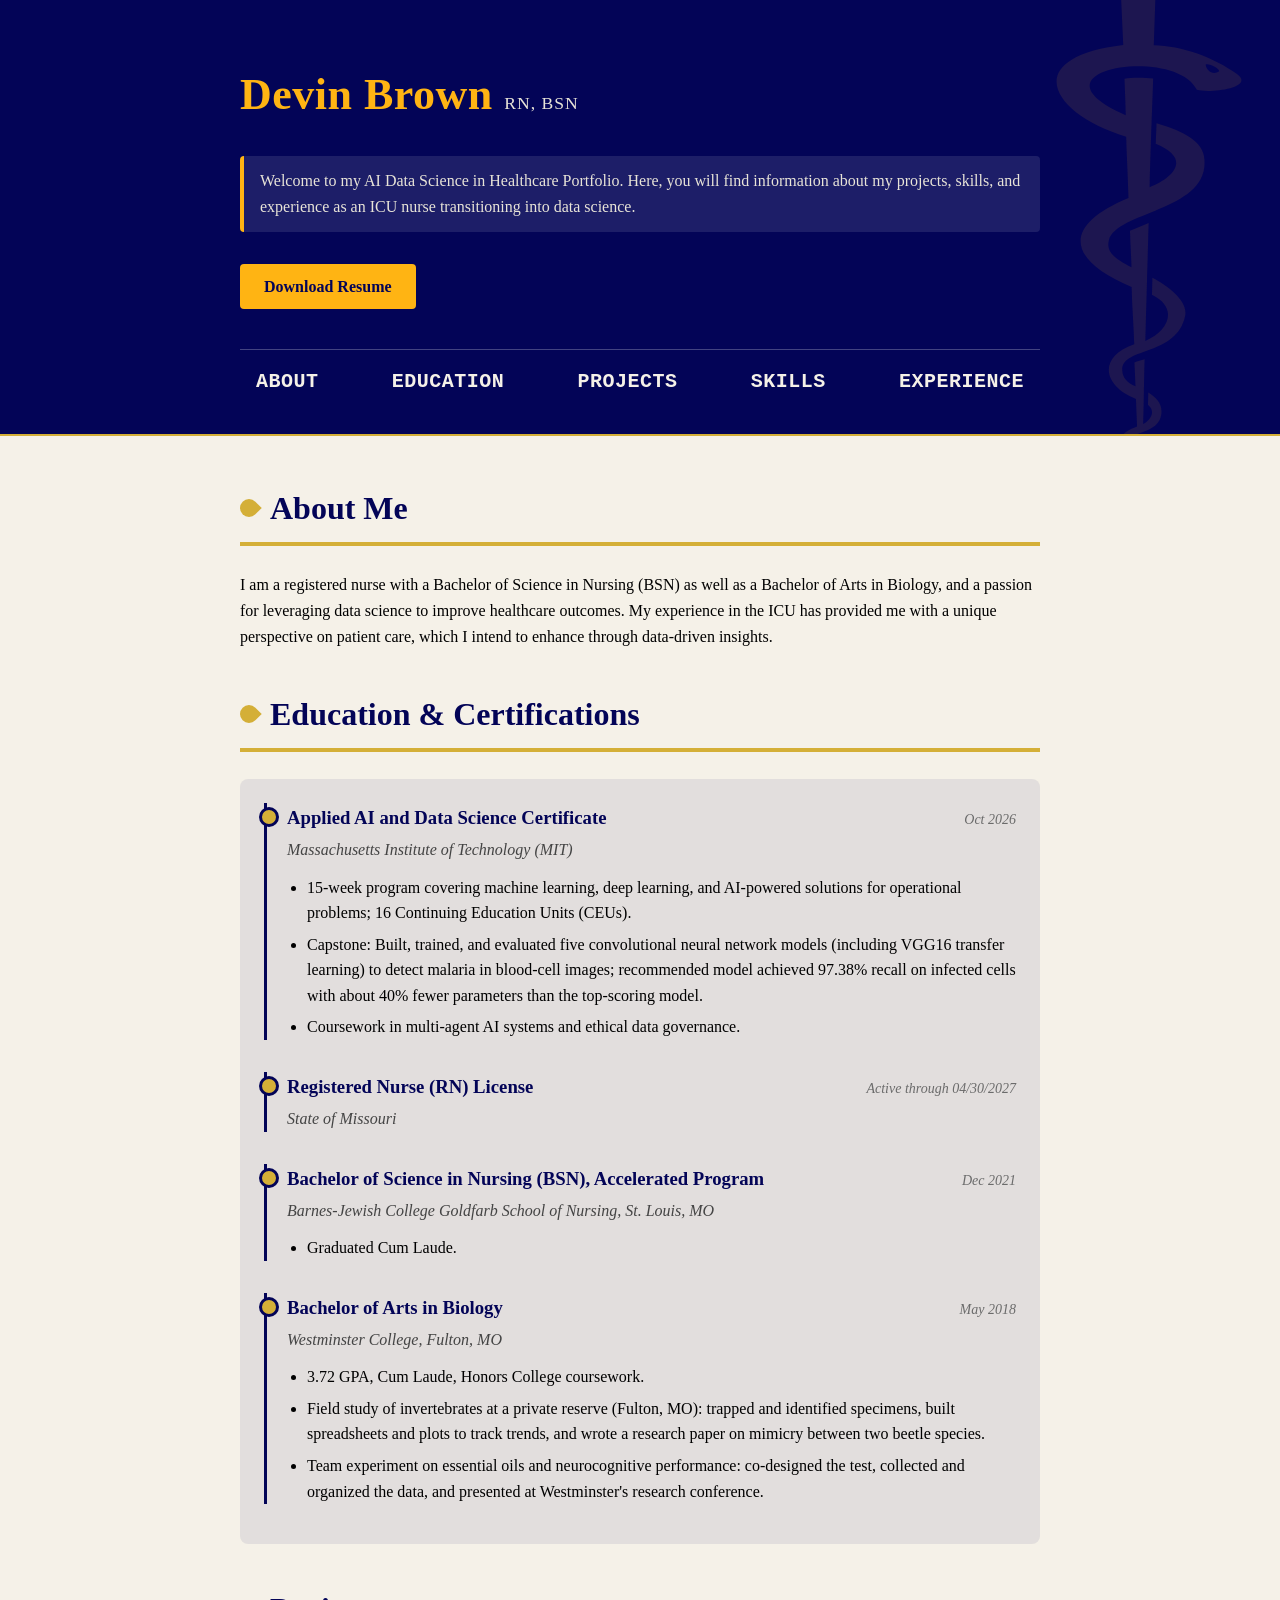
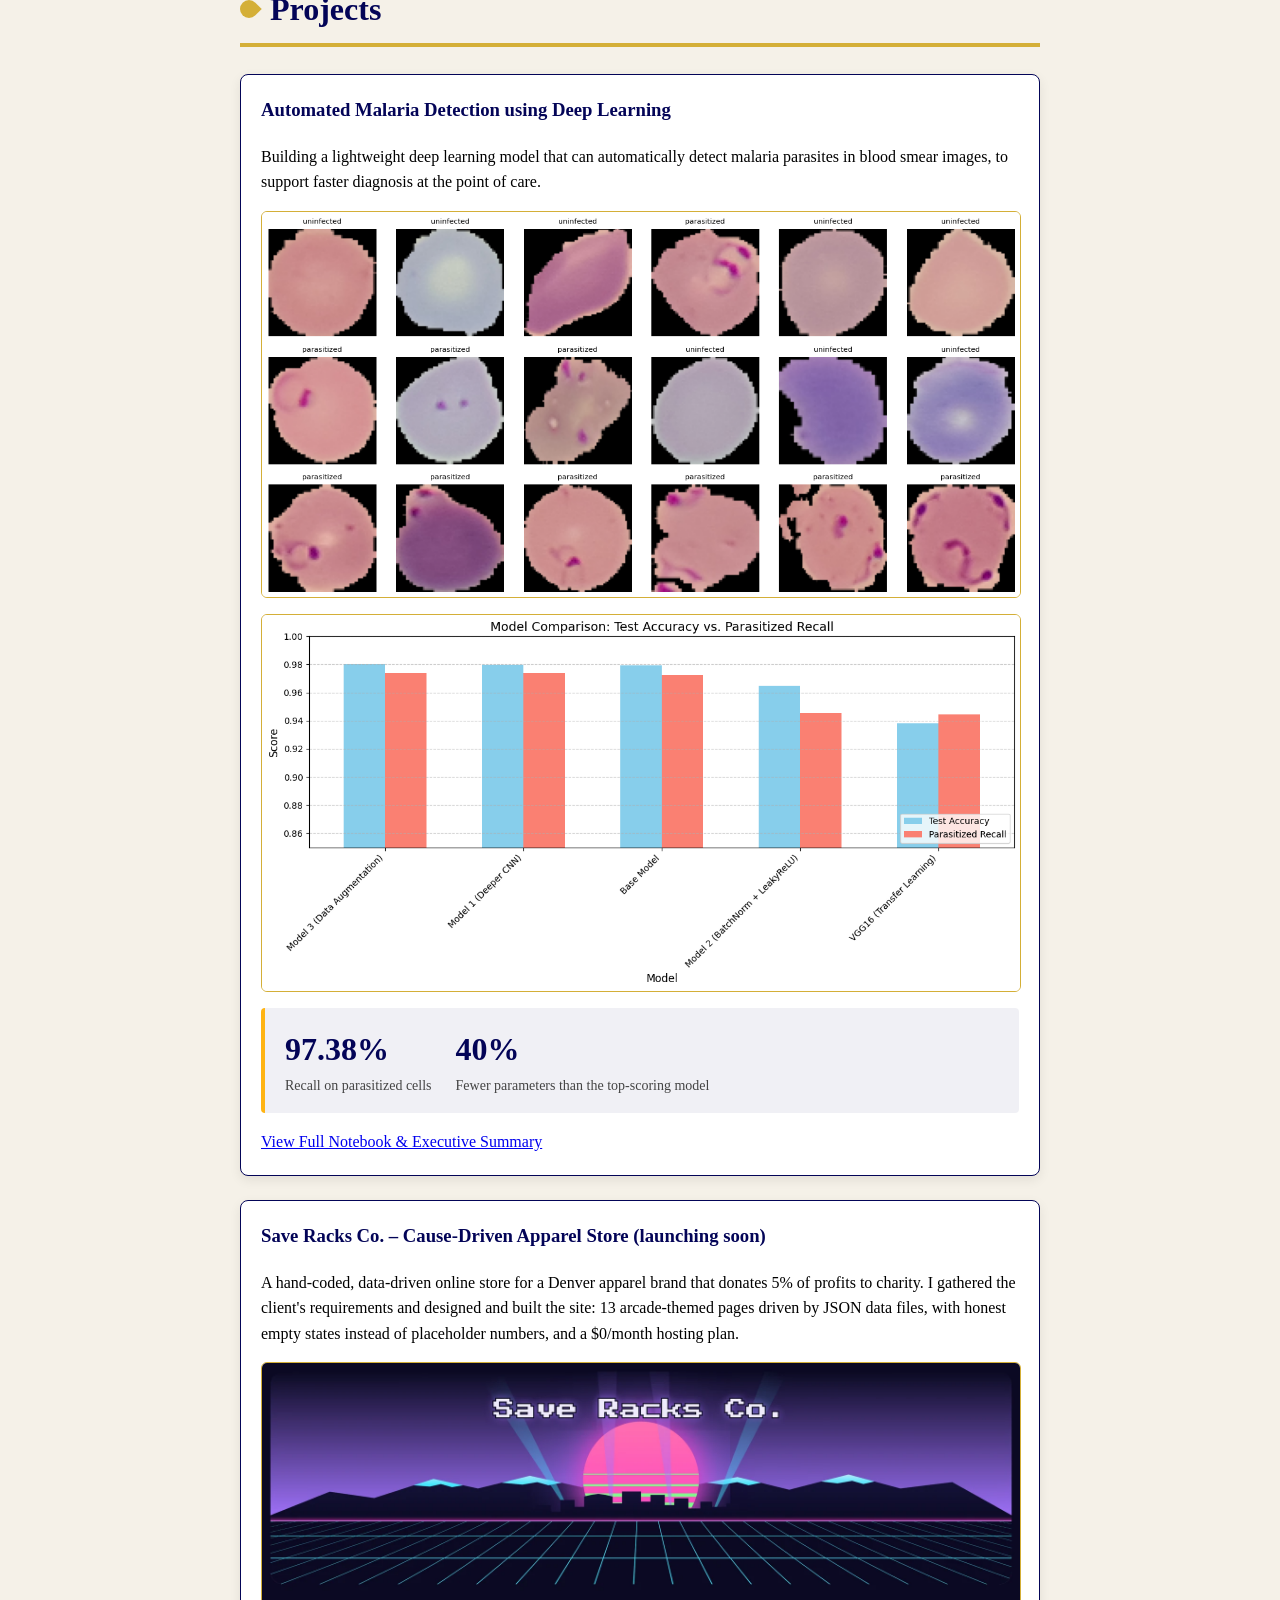
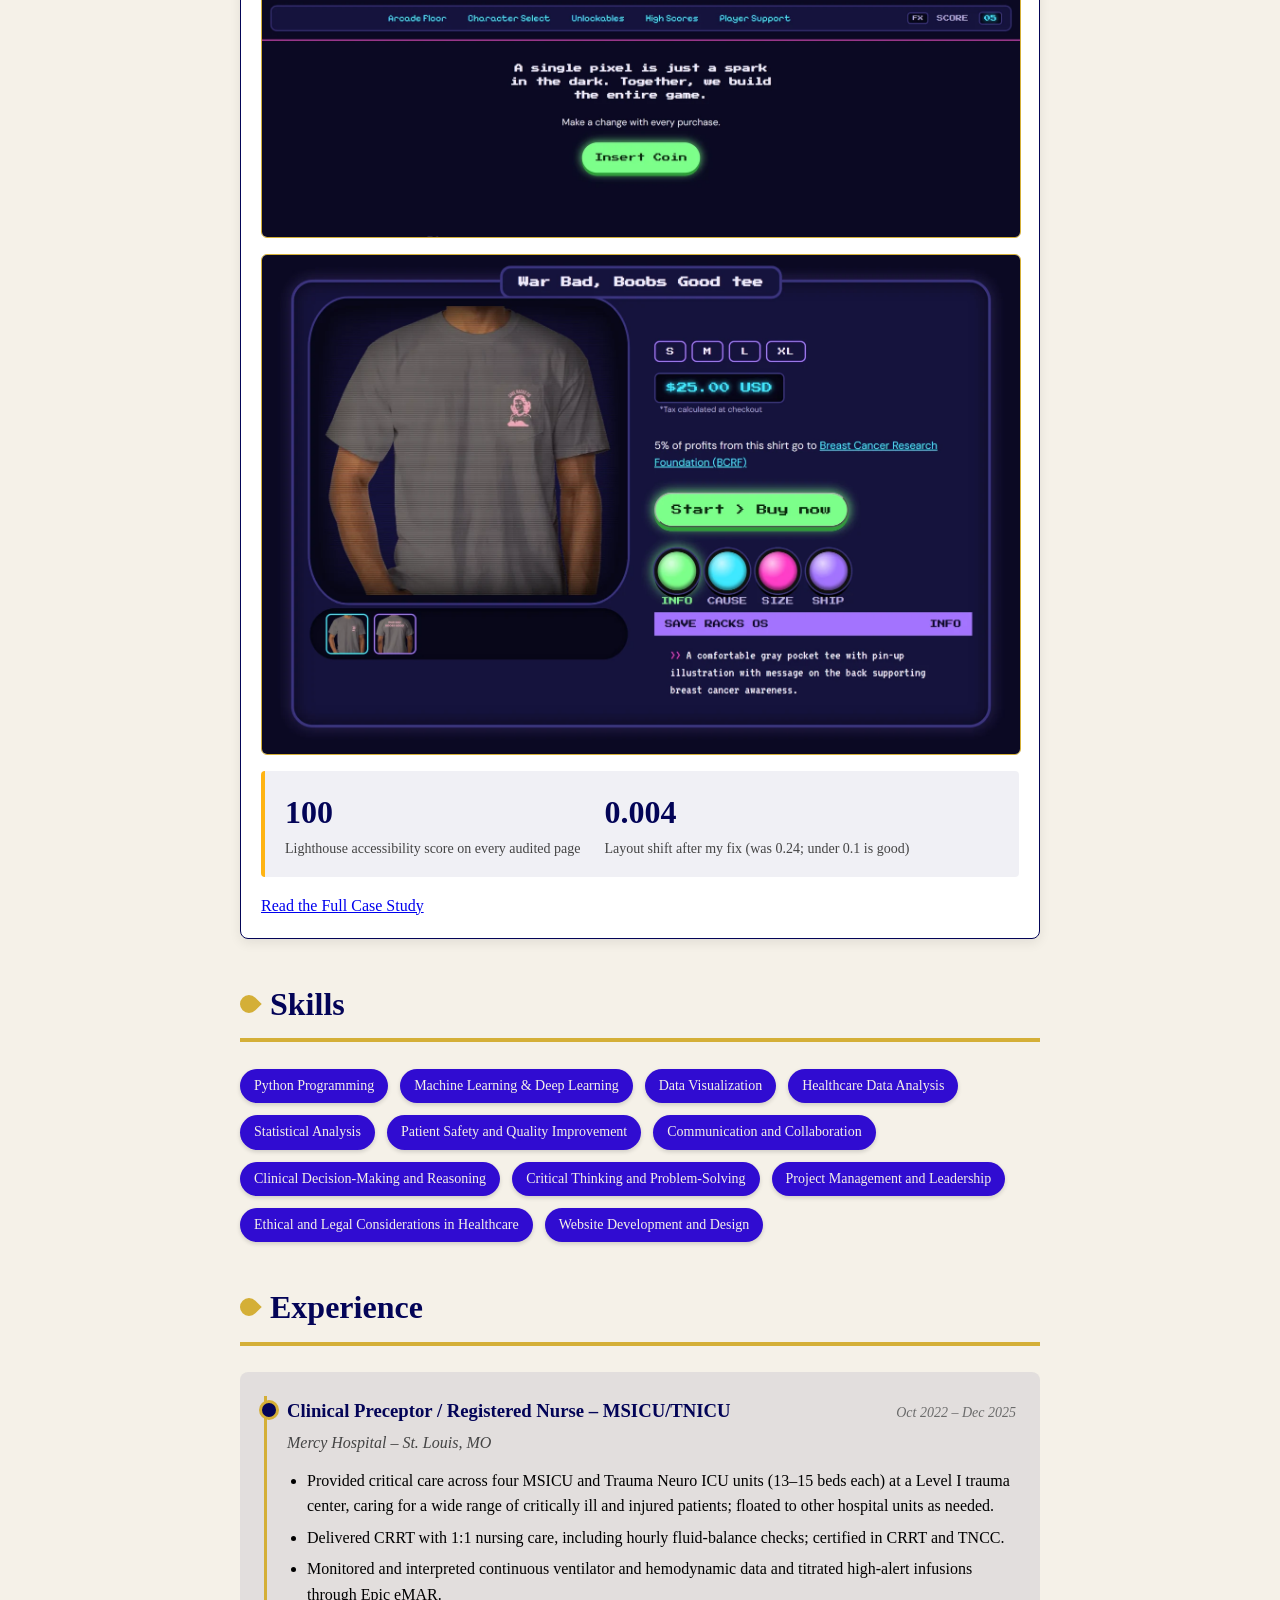
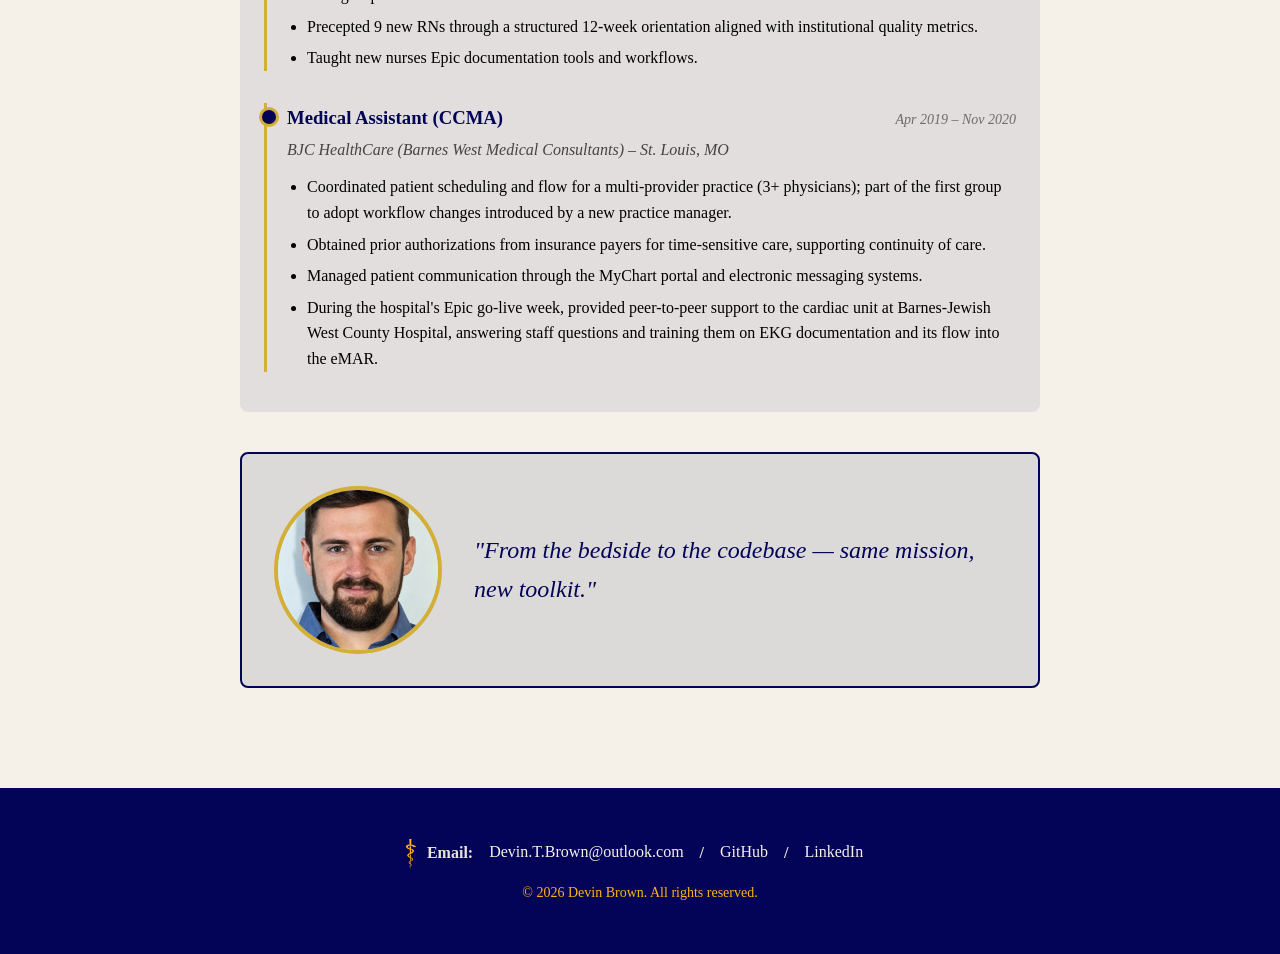
==== commit e1e0e634: "Added new Save Racks Co. case study card and link to portfolio home page; card spacing home page; ad" ====
--- a/index.html
+++ b/index.html
@@ -1,182 +1,236 @@
 <!DOCTYPE html>
 <html lang="en">
+
 <head>
   <meta charset="UTF-8">
   <meta name="viewport" content="width=device-width, initial-scale=1.0">
   <title>Devin Brown RN, BSN — AI Data Science in Healthcare Portfolio</title>
   <link rel="icon" type="image/svg+xml" href="favicon.svg">
   <meta property="og:title" content="Devin Brown RN, BSN — AI Data Science in Healthcare Portfolio">
-<meta property="og:description" content="Portfolio showcasing AI and data science projects in healthcare, built by an ICU nurse transitioning into data science.">
-<meta property="og:type" content="website">
-<meta name="twitter:card" content="summary">
-<meta name="twitter:title" content="Devin Brown RN, BSN — AI Data Science in Healthcare Portfolio">
-<meta name="twitter:description" content="Portfolio showcasing AI and data science projects in healthcare, built by an ICU nurse transitioning into data science.">
+  <meta property="og:description"
+    content="Portfolio showcasing AI and data science projects in healthcare, built by an ICU nurse transitioning into data science.">
+  <meta property="og:type" content="website">
+  <meta name="twitter:card" content="summary">
+  <meta name="twitter:title" content="Devin Brown RN, BSN — AI Data Science in Healthcare Portfolio">
+  <meta name="twitter:description"
+    content="Portfolio showcasing AI and data science projects in healthcare, built by an ICU nurse transitioning into data science.">
   <link rel="stylesheet" href="style.css">
 </head>
 
 <body>
-<header>
-  <div class="container">
-    <h1>Devin Brown <span class="credentials">RN, BSN</span></h1>
-    <p>Welcome to my AI Data Science in Healthcare Portfolio. Here, you will find information about my projects, skills, and experience as an ICU nurse transitioning into data science.</p>
-    <a href="Devin-Brown-Resume.pdf" download class="resume-button">Download Resume</a>
-    <nav>
+  <header>
+    <div class="container">
+      <h1>Devin Brown <span class="credentials">RN, BSN</span></h1>
+      <p>Welcome to my AI Data Science in Healthcare Portfolio. Here, you will find information about my projects,
+        skills, and experience as an ICU nurse transitioning into data science.</p>
+      <a href="Devin-Brown-Resume.pdf" download class="resume-button">Download Resume</a>
+      <nav>
+        <ul>
+          <li><a href="#about">About</a></li>
+          <li><a href="#education">Education</a></li>
+          <li><a href="#projects">Projects</a></li>
+          <li><a href="#skills">Skills</a></li>
+          <li><a href="#experience">Experience</a></li>
+        </ul>
+      </nav>
+    </div>
+  </header>
+
+  <main>
+    <section id="about" class="fade-in">
+      <h2>About Me</h2>
+      <p>I am a registered nurse with a Bachelor of Science in Nursing (BSN) as well as a Bachelor of Arts in Biology,
+        and a passion for leveraging data science to improve healthcare outcomes. My experience in the ICU has provided
+        me with a unique perspective on patient care, which I intend to enhance through data-driven insights.</p>
+    </section>
+    <section id="education" class="fade-in">
+      <h2>Education & Certifications</h2>
+      <div class="timeline-group">
+
+        <div class="timeline-item education">
+          <div class="timeline-header">
+            <h3>Applied AI and Data Science Certificate</h3>
+            <span class="timeline-date">Oct 2026</span>
+          </div>
+          <p class="timeline-employer">Massachusetts Institute of Technology (MIT)</p>
+          <ul>
+            <li>15-week program covering machine learning, deep learning, and AI-powered solutions for operational
+              problems; 16 Continuing Education Units (CEUs).</li>
+            <li>Capstone: Built, trained, and evaluated five convolutional neural network models (including VGG16
+              transfer learning) to detect malaria in blood-cell images; recommended model achieved 97.38% recall on
+              infected cells with about 40% fewer parameters than the top-scoring model.</li>
+            <li>Coursework in multi-agent AI systems and ethical data governance.</li>
+          </ul>
+        </div>
+
+        <div class="timeline-item education">
+          <div class="timeline-header">
+            <h3>Registered Nurse (RN) License</h3>
+            <span class="timeline-date">Active through 04/30/2027</span>
+          </div>
+          <p class="timeline-employer">State of Missouri</p>
+        </div>
+
+        <div class="timeline-item education">
+          <div class="timeline-header">
+            <h3>Bachelor of Science in Nursing (BSN), Accelerated Program</h3>
+            <span class="timeline-date">Dec 2021</span>
+          </div>
+          <p class="timeline-employer">Barnes-Jewish College Goldfarb School of Nursing, St. Louis, MO</p>
+          <ul>
+            <li>Graduated Cum Laude.</li>
+          </ul>
+        </div>
+
+        <div class="timeline-item education">
+          <div class="timeline-header">
+            <h3>Bachelor of Arts in Biology</h3>
+            <span class="timeline-date">May 2018</span>
+          </div>
+          <p class="timeline-employer">Westminster College, Fulton, MO</p>
+          <ul>
+            <li>3.72 GPA, Cum Laude, Honors College coursework.</li>
+            <li>Field study of invertebrates at a private reserve (Fulton, MO): trapped and identified specimens, built
+              spreadsheets and plots to track trends, and wrote a research paper on mimicry between two beetle species.
+            </li>
+            <li>Team experiment on essential oils and neurocognitive performance: co-designed the test, collected and
+              organized the data, and presented at Westminster's research conference.</li>
+          </ul>
+        </div>
+      </div>
+    </section>
+
+    <section id="projects" class="fade-in">
+      <h2>Projects</h2>
+      <article class="project-card">
+        <h3>Automated Malaria Detection using Deep Learning</h3>
+        <p>Building a lightweight deep learning model that can automatically detect malaria parasites in blood smear
+          images, to support faster diagnosis at the point of care.
+        </p>
+        <img src="images/malaria-sample-cells.png"
+          alt="Grid of labeled blood cell images showing parasitized and uninfected samples used to train the model"
+          class="project-image">
+        <img src="images/malaria-model-comparison.png"
+          alt="Bar chart comparing test accuracy and parasitized recall across five model architectures"
+          class="project-image">
+        <div class="stat-callout">
+          <div class="stat">
+            <span class="stat-number">97.38%</span>
+            <span class="stat-label">Recall on parasitized cells</span>
+          </div>
+          <div class="stat">
+            <span class="stat-number">40%</span>
+            <span class="stat-label">Fewer parameters than the top-scoring model</span>
+          </div>
+        </div>
+        <a href="projects/Notebook_Malaria_Detection_Full_Code_with_Executive_Summary.html">View Full Notebook &
+          Executive Summary</a>
+      </article>
+      <article class="project-card">
+        <h3>Save Racks Co. – Cause-Driven Apparel Store (launching soon)</h3>
+        <p>A hand-coded, data-driven online store for a Denver apparel brand that donates 5% of profits to charity.
+          I gathered the client's requirements and designed and built the site: 13 arcade-themed pages driven by JSON
+          data
+          files, with honest empty states instead of placeholder numbers, and a $0/month hosting plan.</p>
+        <img src="images/save-racks-home.webp"
+          alt="Save Racks Co. home page with a synthwave sunset header and arcade-style navigation"
+          class="project-image" width="1600" height="1000" loading="lazy">
+        <img src="images/save-racks-product.webp"
+          alt="Save Racks Co. product page showing a gray tee in an arcade cabinet frame with size buttons and a donation note"
+          class="project-image" width="1600" height="1053" loading="lazy">
+        <div class="stat-callout">
+          <div class="stat">
+            <span class="stat-number">100</span>
+            <span class="stat-label">Lighthouse accessibility score on every audited page</span>
+          </div>
+          <div class="stat">
+            <span class="stat-number">0.004</span>
+            <span class="stat-label">Layout shift after my fix (was 0.24; under 0.1 is good)</span>
+          </div>
+        </div>
+        <a href="projects/save-racks-case-study.html">Read the Full Case Study</a>
+      </article>
+    </section>
+    <section id="skills" class="fade-in">
+      <h2>Skills</h2>
       <ul>
-        <li><a href="#about">About</a></li>
-        <li><a href="#education">Education</a></li>
-        <li><a href="#projects">Projects</a></li>
-        <li><a href="#skills">Skills</a></li>
-        <li><a href="#experience">Experience</a></li>
+        <li>Python Programming</li>
+        <li>Machine Learning & Deep Learning</li>
+        <li>Data Visualization</li>
+        <li>Healthcare Data Analysis</li>
+        <li>Statistical Analysis</li>
+        <li>Patient Safety and Quality Improvement</li>
+        <li>Communication and Collaboration</li>
+        <li>Clinical Decision-Making and Reasoning</li>
+        <li>Critical Thinking and Problem-Solving</li>
+        <li>Project Management and Leadership</li>
+        <li>Ethical and Legal Considerations in Healthcare</li>
+        <li>Website Development and Design</li>
       </ul>
-    </nav>
-  </div>
-</header>
-
-<main>
-  <section id="about" class="fade-in">
-    <h2>About Me</h2>
-    <p>I am a registered nurse with a Bachelor of Science in Nursing (BSN) as well as a Bachelor of Arts in Biology, and a passion for leveraging data science to improve healthcare outcomes. My experience in the ICU has provided me with a unique perspective on patient care, which I intend to enhance through data-driven insights.</p>
-  </section>
-  <section id="education" class="fade-in">
-  <h2>Education & Certifications</h2>
-  <div class="timeline-group">
-
-  <div class="timeline-item education">
-    <div class="timeline-header">
-      <h3>Applied AI and Data Science Certificate</h3>
-      <span class="timeline-date">Oct 2026</span>
+    </section>
+    <section id="experience" class="fade-in">
+      <h2>Experience</h2>
+      <div class="timeline-group">
+
+        <div class="timeline-item">
+          <div class="timeline-header">
+            <h3>Clinical Preceptor / Registered Nurse – MSICU/TNICU</h3>
+            <span class="timeline-date">Oct 2022 – Dec 2025</span>
+          </div>
+          <p class="timeline-employer">Mercy Hospital – St. Louis, MO</p>
+          <ul>
+            <li>Provided critical care across four MSICU and Trauma Neuro ICU units (13–15 beds each) at a Level I
+              trauma center, caring for a wide range of critically ill and injured patients; floated to other hospital
+              units as needed.</li>
+            <li>Delivered CRRT with 1:1 nursing care, including hourly fluid-balance checks; certified in CRRT and TNCC.
+            </li>
+            <li>Monitored and interpreted continuous ventilator and hemodynamic data and titrated high-alert infusions
+              through Epic eMAR.</li>
+            <li>Precepted 9 new RNs through a structured 12-week orientation aligned with institutional quality metrics.
+            </li>
+            <li>Taught new nurses Epic documentation tools and workflows.</li>
+          </ul>
+        </div>
+
+        <div class="timeline-item">
+          <div class="timeline-header">
+            <h3>Medical Assistant (CCMA)</h3>
+            <span class="timeline-date">Apr 2019 – Nov 2020</span>
+          </div>
+          <p class="timeline-employer">BJC HealthCare (Barnes West Medical Consultants) – St. Louis, MO</p>
+          <ul>
+            <li>Coordinated patient scheduling and flow for a multi-provider practice (3+ physicians); part of the first
+              group to adopt workflow changes introduced by a new practice manager.</li>
+            <li>Obtained prior authorizations from insurance payers for time-sensitive care, supporting continuity of
+              care.</li>
+            <li>Managed patient communication through the MyChart portal and electronic messaging systems.</li>
+            <li>During the hospital's Epic go-live week, provided peer-to-peer support to the cardiac unit at
+              Barnes-Jewish West County Hospital, answering staff questions and training them on EKG documentation and
+              its flow into the eMAR.</li>
+          </ul>
+        </div>
+      </div>
+    </section>
+    <section class="closing-section fade-in">
+      <img src="images/headshot.webp" alt="Headshot of Devin Brown" class="headshot">
+      <blockquote class="closing-quote">
+        "From the bedside to the codebase — same mission, new toolkit."
+      </blockquote>
+    </section>
+  </main>
+  <footer>
+    <div class="container">
+      <div class="footer-links">
+        <img src="images/rod-icon.svg" alt="" class="footer-icon"> Email: <a
+          href="mailto:Devin.T.Brown@outlook.com">Devin.T.Brown@outlook.com</a> /
+        <a href="https://github.com/dbrownRN" target="_blank" rel="noopener noreferrer">GitHub</a> /
+        <a href="https://www.linkedin.com/in/devin-brown-890375239" target="_blank"
+          rel="noopener noreferrer">LinkedIn</a>
+      </div>
+      <p>&copy; 2026 Devin Brown. All rights reserved.</p>
     </div>
-    <p class="timeline-employer">Massachusetts Institute of Technology (MIT)</p>
-    <ul>
-      <li>15-week program covering machine learning, deep learning, and AI-powered solutions for operational problems; 16 Continuing Education Units (CEUs).</li>
-      <li>Capstone: Built, trained, and evaluated five convolutional neural network models (including VGG16 transfer learning) to detect malaria in blood-cell images; recommended model achieved 97.38% recall on infected cells with about 40% fewer parameters than the top-scoring model.</li>
-      <li>Coursework in multi-agent AI systems and ethical data governance.</li>
-    </ul>
-  </div>
-
-  <div class="timeline-item education">
-    <div class="timeline-header">
-      <h3>Registered Nurse (RN) License</h3>
-      <span class="timeline-date">Active through 04/30/2027</span>
-    </div>
-    <p class="timeline-employer">State of Missouri</p>
-  </div>
-
-  <div class="timeline-item education">
-    <div class="timeline-header">
-      <h3>Bachelor of Science in Nursing (BSN), Accelerated Program</h3>
-      <span class="timeline-date">Dec 2021</span>
-    </div>
-    <p class="timeline-employer">Barnes-Jewish College Goldfarb School of Nursing, St. Louis, MO</p>
-    <ul>
-      <li>Graduated Cum Laude.</li>
-    </ul>
-  </div>
-
-  <div class="timeline-item education">
-    <div class="timeline-header">
-      <h3>Bachelor of Arts in Biology</h3>
-      <span class="timeline-date">May 2018</span>
-    </div>
-    <p class="timeline-employer">Westminster College, Fulton, MO</p>
-    <ul>
-      <li>3.72 GPA, Cum Laude, Honors College coursework.</li>
-      <li>Field study of invertebrates at a private reserve (Fulton, MO): trapped and identified specimens, built spreadsheets and plots to track trends, and wrote a research paper on mimicry between two beetle species.</li>
-      <li>Team experiment on essential oils and neurocognitive performance: co-designed the test, collected and organized the data, and presented at Westminster's research conference.</li>
-    </ul>
-  </div>
-</div>
-</section>
-
-  <section id="projects" class="fade-in">
-  <h2>Projects</h2>
-  <article class="project-card">
-    <h3>Automated Malaria Detection using Deep Learning</h3>
-    <p>Building a lightweight deep learning model that can automatically detect malaria parasites in blood smear images, to support faster diagnosis at the point of care.
-</p>
-<img src="images/malaria-sample-cells.png" alt="Grid of labeled blood cell images showing parasitized and uninfected samples used to train the model" class="project-image">
-<img src="images/malaria-model-comparison.png" alt="Bar chart comparing test accuracy and parasitized recall across five model architectures" class="project-image">
-    <div class="stat-callout">
-  <div class="stat">
-    <span class="stat-number">97.38%</span>
-    <span class="stat-label">Recall on parasitized cells</span>
-  </div>
-  <div class="stat">
-    <span class="stat-number">40%</span>
-    <span class="stat-label">Fewer parameters than the top-scoring model</span>
-  </div>
-</div>
-  <a href="projects/Notebook_Malaria_Detection_Full_Code_with_Executive_Summary.html">View Full Notebook & Executive Summary</a>
-  </article>
-</section>
-  <section id="skills" class="fade-in">
-    <h2>Skills</h2>
-    <ul>
-      <li>Python Programming</li>
-      <li>Machine Learning & Deep Learning</li>
-      <li>Data Visualization</li>
-      <li>Healthcare Data Analysis</li>
-      <li>Statistical Analysis</li>
-      <li>Patient Safety and Quality Improvement</li>
-      <li>Communication and Collaboration</li>
-      <li>Clinical Decision-Making and Reasoning</li>
-      <li>Critical Thinking and Problem-Solving</li>
-      <li>Project Management and Leadership</li>
-      <li>Ethical and Legal Considerations in Healthcare</li>
-      <li>Website Development and Design</li>
-    </ul>
-  </section>
-  <section id="experience" class="fade-in">
-  <h2>Experience</h2>
-  <div class="timeline-group">
-
-  <div class="timeline-item">
-    <div class="timeline-header">
-      <h3>Clinical Preceptor / Registered Nurse – MSICU/TNICU</h3>
-      <span class="timeline-date">Oct 2022 – Dec 2025</span>
-    </div>
-    <p class="timeline-employer">Mercy Hospital – St. Louis, MO</p>
-    <ul>
-      <li>Provided critical care across four MSICU and Trauma Neuro ICU units (13–15 beds each) at a Level I trauma center, caring for a wide range of critically ill and injured patients; floated to other hospital units as needed.</li>
-      <li>Delivered CRRT with 1:1 nursing care, including hourly fluid-balance checks; certified in CRRT and TNCC.</li>
-      <li>Monitored and interpreted continuous ventilator and hemodynamic data and titrated high-alert infusions through Epic eMAR.</li>
-      <li>Precepted 9 new RNs through a structured 12-week orientation aligned with institutional quality metrics.</li>
-      <li>Taught new nurses Epic documentation tools and workflows.</li>
-    </ul>
-  </div>
-
-  <div class="timeline-item">
-    <div class="timeline-header">
-      <h3>Medical Assistant (CCMA)</h3>
-      <span class="timeline-date">Apr 2019 – Nov 2020</span>
-    </div>
-    <p class="timeline-employer">BJC HealthCare (Barnes West Medical Consultants) – St. Louis, MO</p>
-    <ul>
-      <li>Coordinated patient scheduling and flow for a multi-provider practice (3+ physicians); part of the first group to adopt workflow changes introduced by a new practice manager.</li>
-      <li>Obtained prior authorizations from insurance payers for time-sensitive care, supporting continuity of care.</li>
-      <li>Managed patient communication through the MyChart portal and electronic messaging systems.</li>
-      <li>During the hospital's Epic go-live week, provided peer-to-peer support to the cardiac unit at Barnes-Jewish West County Hospital, answering staff questions and training them on EKG documentation and its flow into the eMAR.</li>
-    </ul>
-  </div>
-</div>
-</section>
-<section class="closing-section fade-in">
-  <img src="images/headshot.webp" alt="Headshot of Devin Brown" class="headshot">
-  <blockquote class="closing-quote">
-    "From the bedside to the codebase — same mission, new toolkit."
-  </blockquote>
-</section>
-</main>
-<footer>
-  <div class="container">
-    <div class="footer-links">
-    <img src="images/rod-icon.svg" alt="" class="footer-icon"> Email: <a href="mailto:Devin.T.Brown@outlook.com">Devin.T.Brown@outlook.com</a> /
-      <a href="https://github.com/dbrownRN" target="_blank" rel="noopener noreferrer">GitHub</a> /
-      <a href="https://www.linkedin.com/in/devin-brown-890375239" target="_blank" rel="noopener noreferrer">LinkedIn</a>
-    </div>
-    <p>&copy; 2026 Devin Brown. All rights reserved.</p>
-  </div>
-</footer>
-<script src="script.js"></script>
+  </footer>
+  <script src="script.js"></script>
 </body>
+
 </html>
--- a/style.css
+++ b/style.css
@@ -5,6 +5,7 @@
   background-color: #f5f1e8;
   line-height: 1.6;
 }
+
 .container {
   max-width: 800px;
   margin: 0 auto;
@@ -33,6 +34,7 @@
   font-size: 2.75rem;
   letter-spacing: 0.5px;
 }
+
 h1 .credentials {
   font-size: 0.4em;
   font-weight: normal;
@@ -65,20 +67,22 @@
 }
 
 header nav a:hover {
-    background-color: rgba(255, 255, 255, 0.12);
-}
+  background-color: rgba(255, 255, 255, 0.12);
+}
+
 nav a {
-    text-decoration: none;
-    text-transform: uppercase;
-    color: #300cd1;
-    font-family:'Courier New', Courier, monospace;
-    font-weight: bold;
-    font-size: 20px;
-    letter-spacing: 0.5px;
-}
+  text-decoration: none;
+  text-transform: uppercase;
+  color: #300cd1;
+  font-family: 'Courier New', Courier, monospace;
+  font-weight: bold;
+  font-size: 20px;
+  letter-spacing: 0.5px;
+}
+
 nav a:hover {
-    text-decoration: underline;
-    color: #e4a00f;
+  text-decoration: underline;
+  color: #e4a00f;
 }
 
 section {
@@ -94,14 +98,15 @@
   gap: 12px;
   font-size: 2rem;
 }
+
 h2::before {
   content: "";
   display: inline-block;
-    width: 18px;
-    height: 18px;
-    background-color: #d4af37;
-    border-radius: 50% 50% 50% 0;
-    transform: rotate(225deg);
+  width: 18px;
+  height: 18px;
+  background-color: #d4af37;
+  border-radius: 50% 50% 50% 0;
+  transform: rotate(225deg);
   font-size: 1.5rem;
   margin-top: 16px;
 }
@@ -117,6 +122,7 @@
 nav li {
   display: inline-block;
 }
+
 footer {
   background-color: #030457;
   padding: 30px 0;
@@ -146,6 +152,7 @@
   font-size: 14px;
   margin: 0;
 }
+
 .footer-icon {
   height: 32px;
   width: auto;
@@ -175,6 +182,7 @@
   background-color: #d4af37;
   color: #030457;
 }
+
 .project-card {
   box-shadow: 0 4px 12px rgba(0, 0, 0, 0.08);
   background-color: #ffffff;
@@ -183,10 +191,15 @@
   padding: 20px;
 }
 
+.project-card+.project-card {
+  margin-top: 24px;
+}
+
 .project-card h3 {
   margin-top: 0;
   color: #030457;
 }
+
 .project-image {
   max-width: 100%;
   height: auto;
@@ -195,6 +208,7 @@
   border: 1px solid #d4af37;
   margin: 16px 0;
 }
+
 .stat-callout {
   display: flex;
   gap: 24px;
@@ -227,6 +241,7 @@
     gap: 12px;
   }
 }
+
 .timeline-item {
   border-left: 3px solid #d4af37;
   padding-left: 20px;
@@ -279,6 +294,7 @@
 .timeline-item li {
   margin-bottom: 6px;
 }
+
 .timeline-item.education {
   border-left-color: #030457;
 }
@@ -287,11 +303,13 @@
   background-color: #d4af37;
   border-color: #030457;
 }
+
 .timeline-group {
   background-color: rgba(3, 4, 87, 0.08);
   border-radius: 8px;
   padding: 24px 24px 8px 24px;
 }
+
 @media (max-width: 600px) {
   nav ul {
     flex-direction: column;
@@ -299,6 +317,7 @@
     gap: 12px;
   }
 }
+
 .resume-button {
   display: inline-block;
   background-color: #ffb413;
@@ -314,6 +333,7 @@
 .resume-button:hover {
   background-color: #d4af37;
 }
+
 .closing-section {
   display: flex;
   align-items: center;
@@ -346,6 +366,7 @@
     text-align: center;
   }
 }
+
 .fade-in {
   opacity: 0;
   transform: translateY(30px);
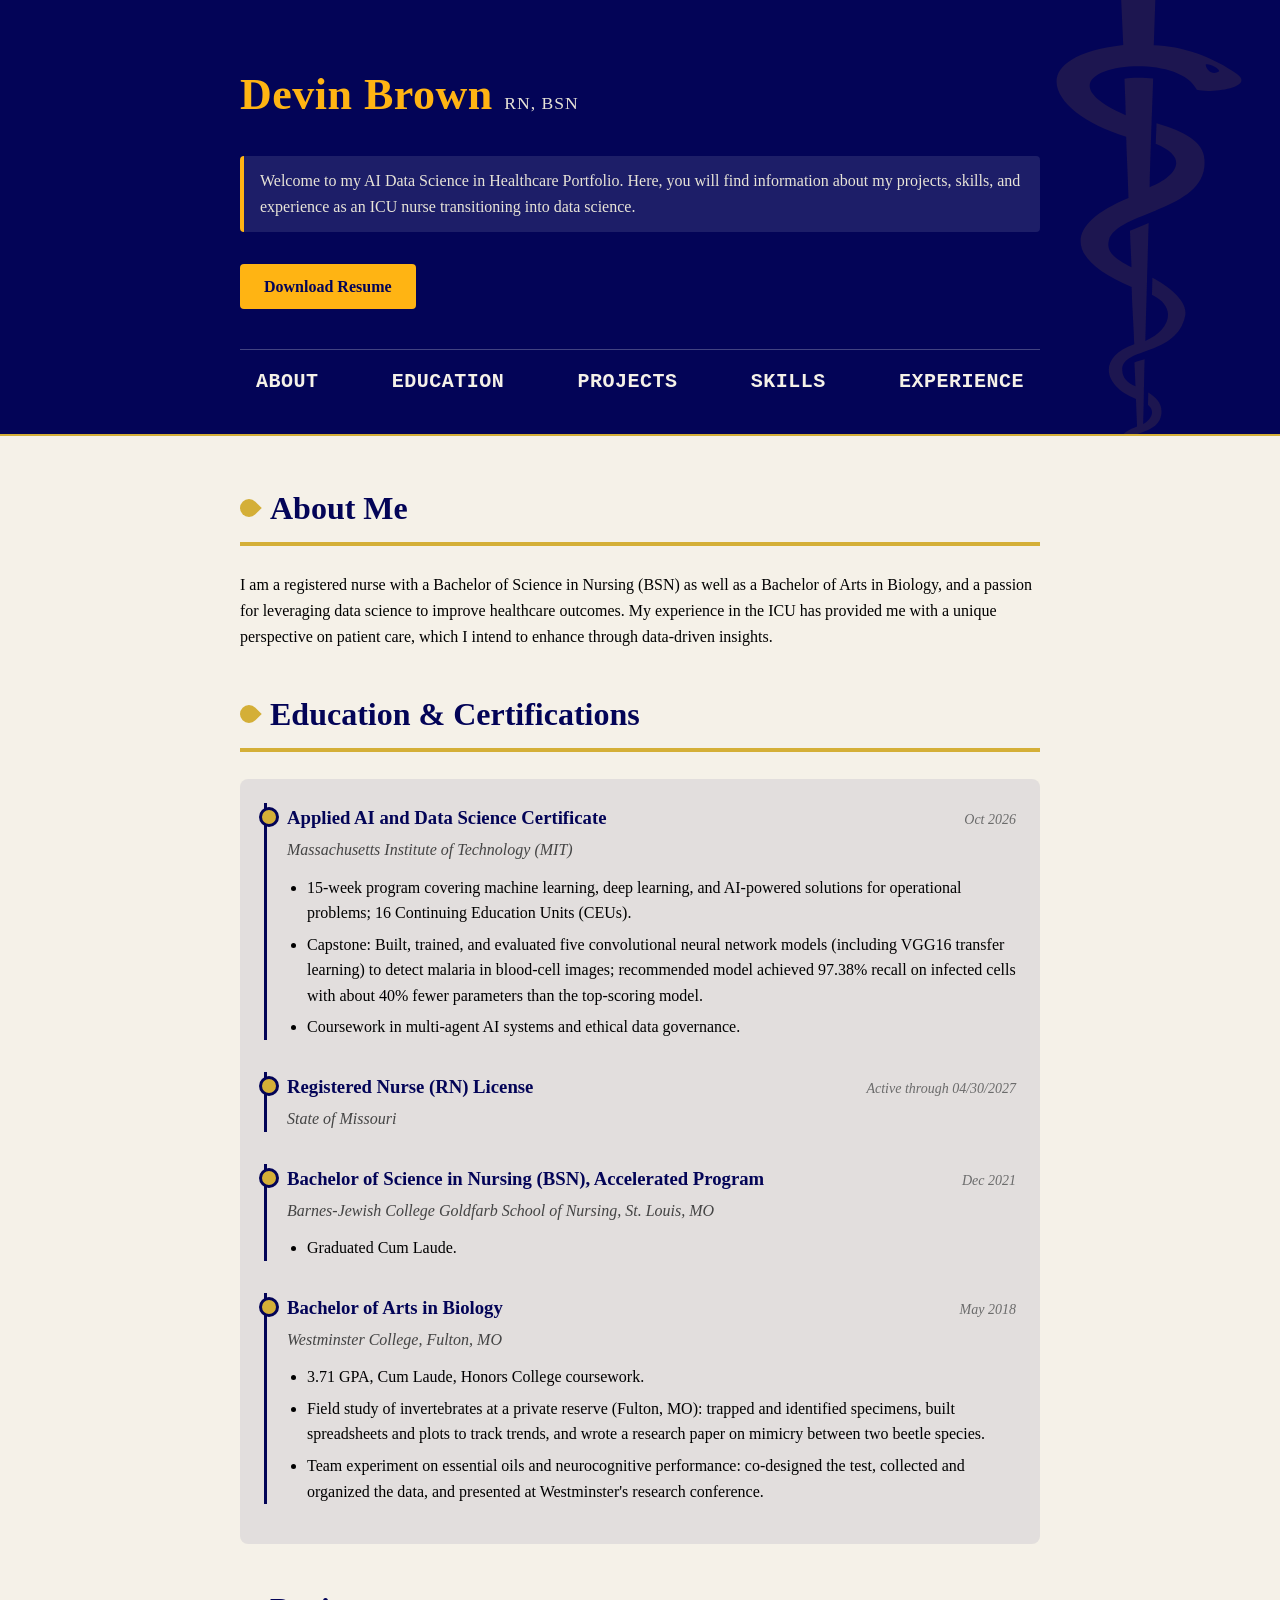
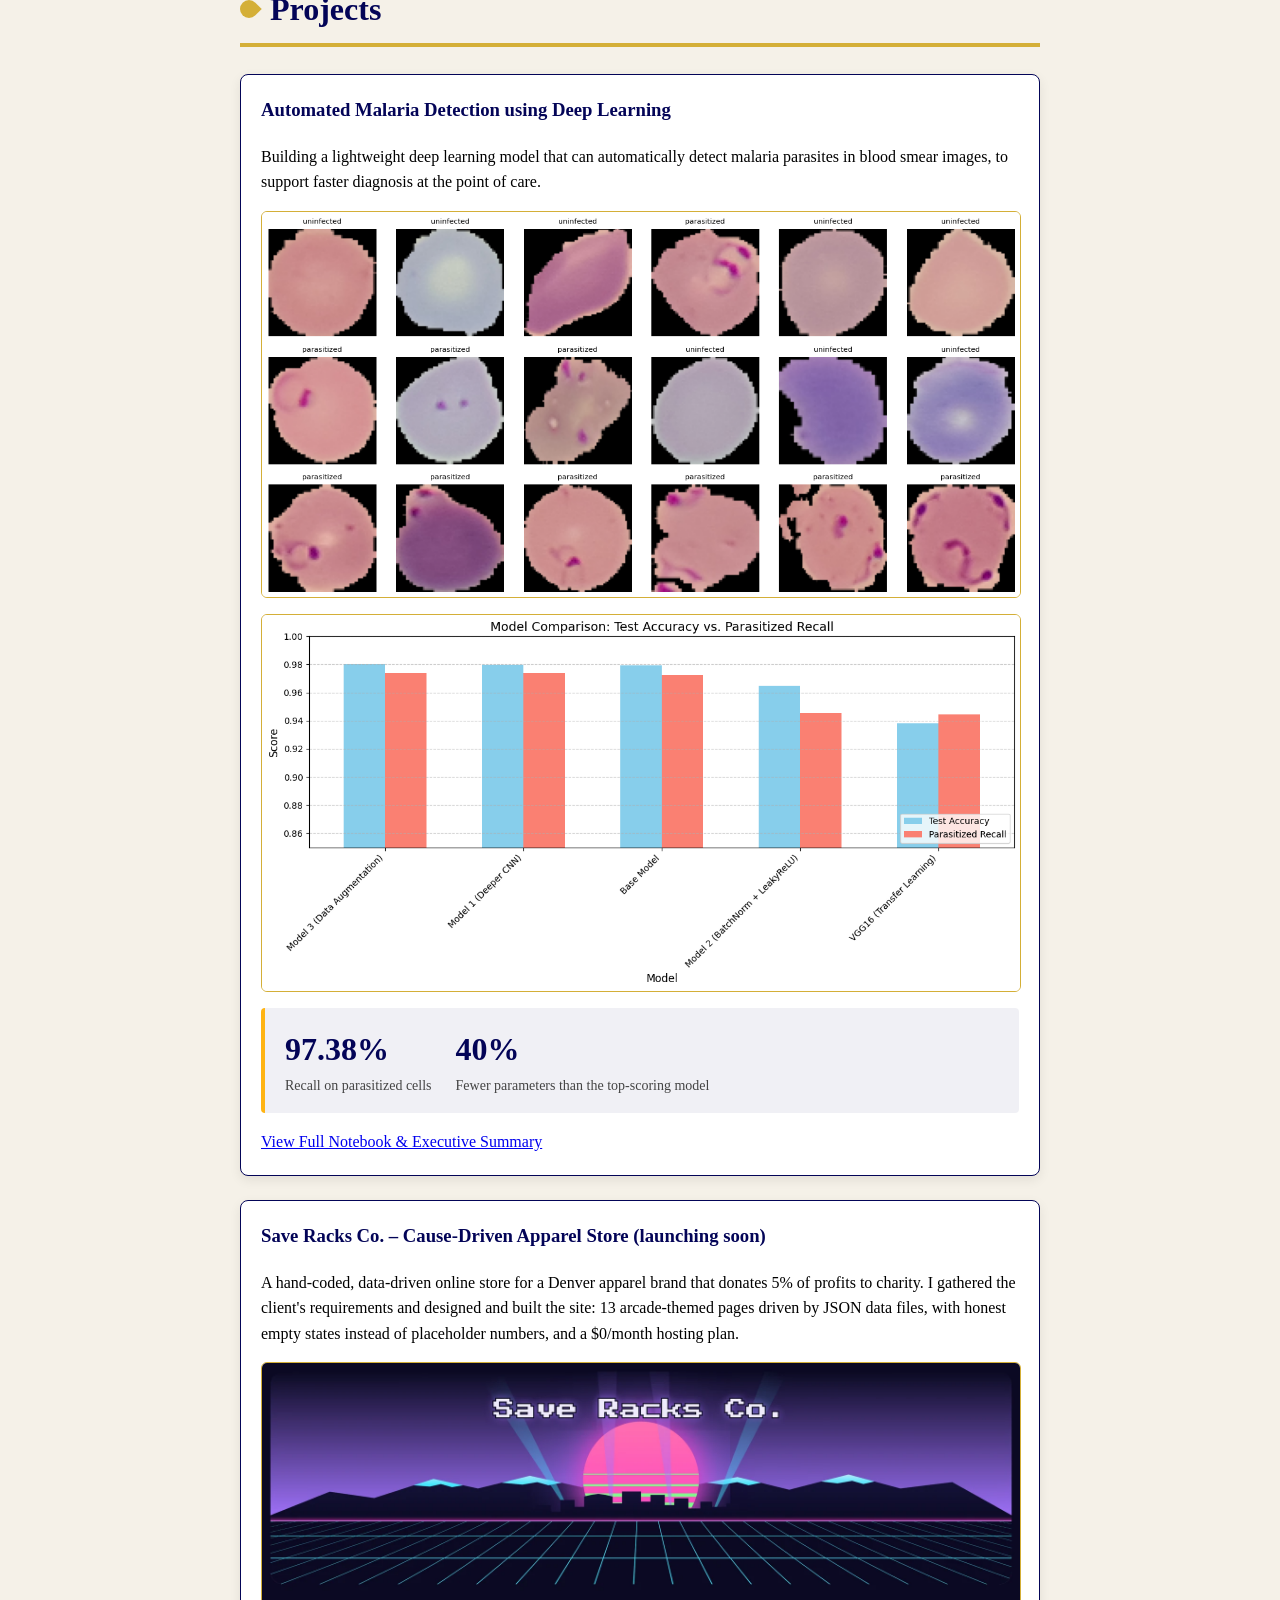
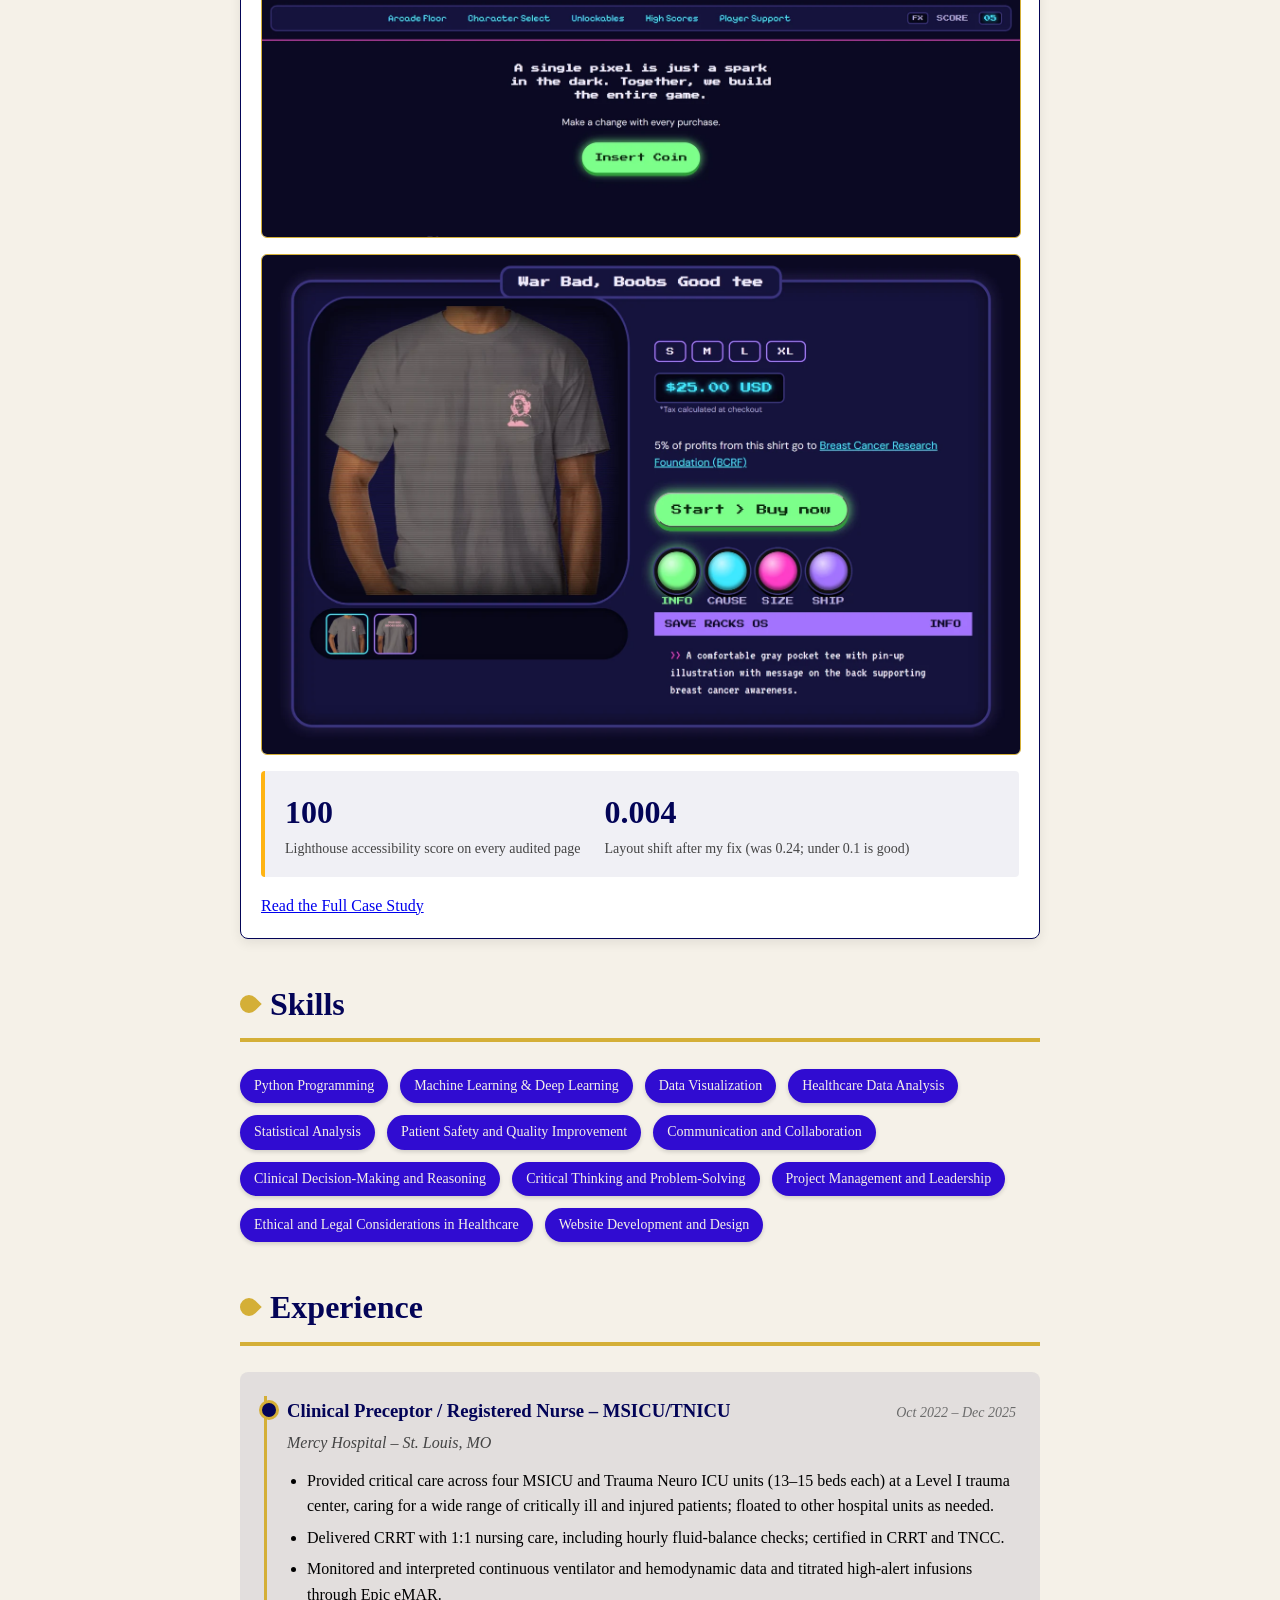
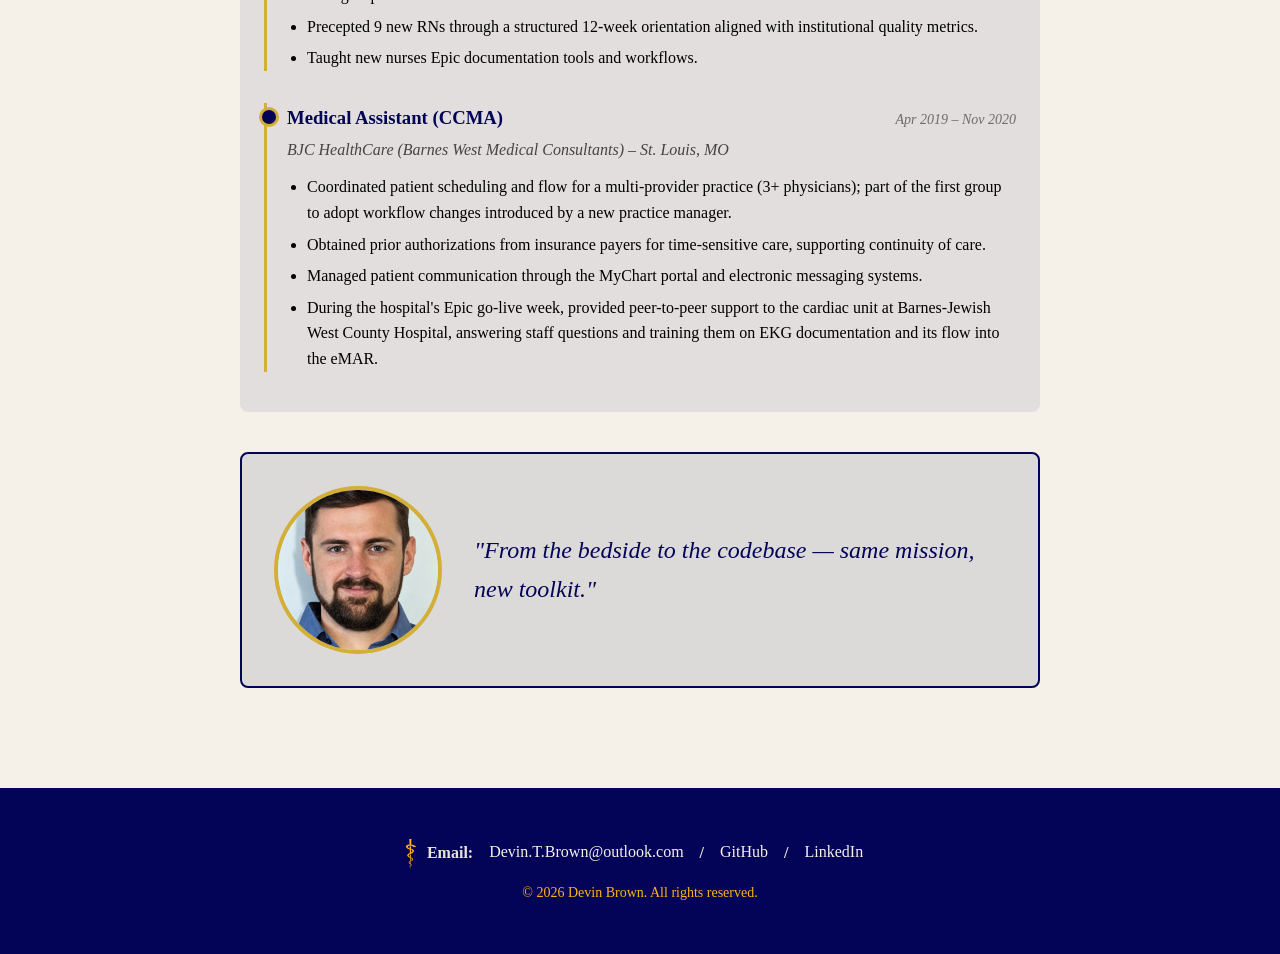
==== commit 5d3e327b: "Correct Westminster GPA to 3.71 on site and resume PDF" ====
--- a/index.html
+++ b/index.html
@@ -89,7 +89,7 @@
           </div>
           <p class="timeline-employer">Westminster College, Fulton, MO</p>
           <ul>
-            <li>3.72 GPA, Cum Laude, Honors College coursework.</li>
+            <li>3.71 GPA, Cum Laude, Honors College coursework.</li>
             <li>Field study of invertebrates at a private reserve (Fulton, MO): trapped and identified specimens, built
               spreadsheets and plots to track trends, and wrote a research paper on mimicry between two beetle species.
             </li>
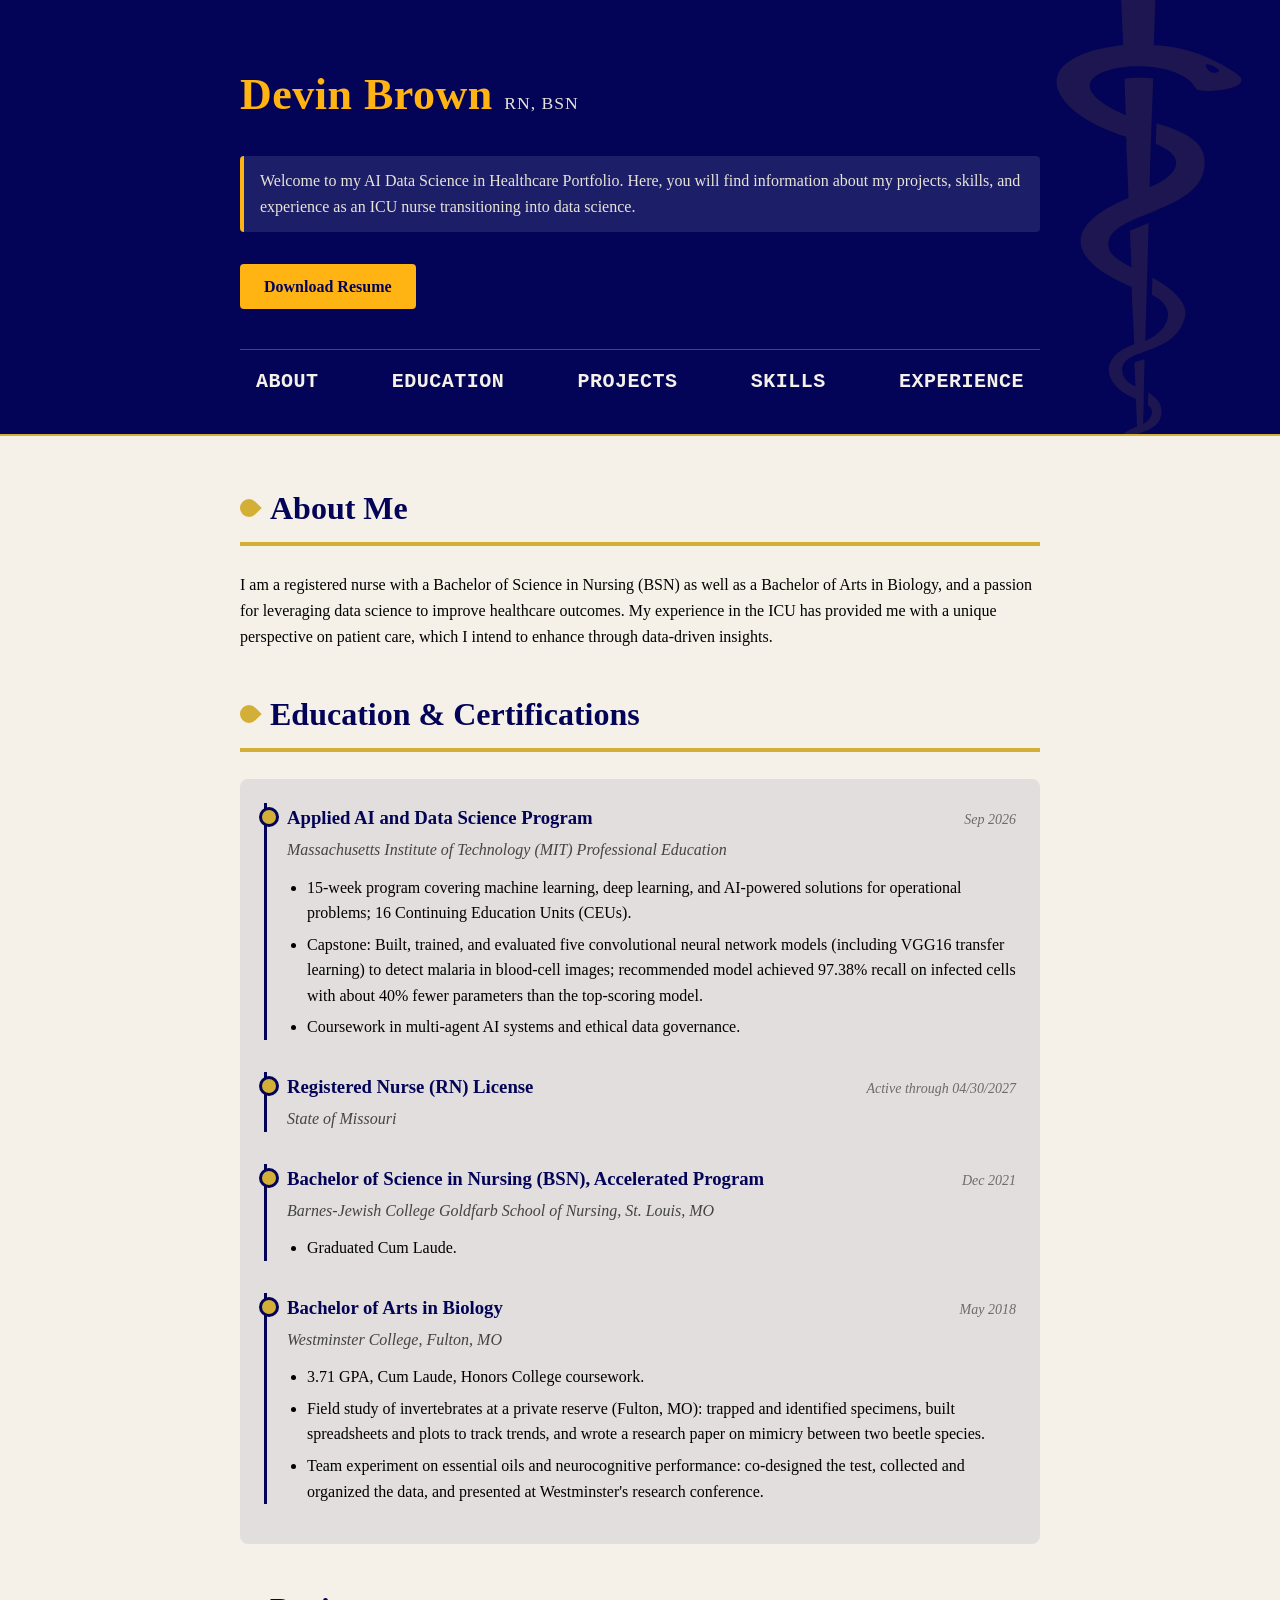
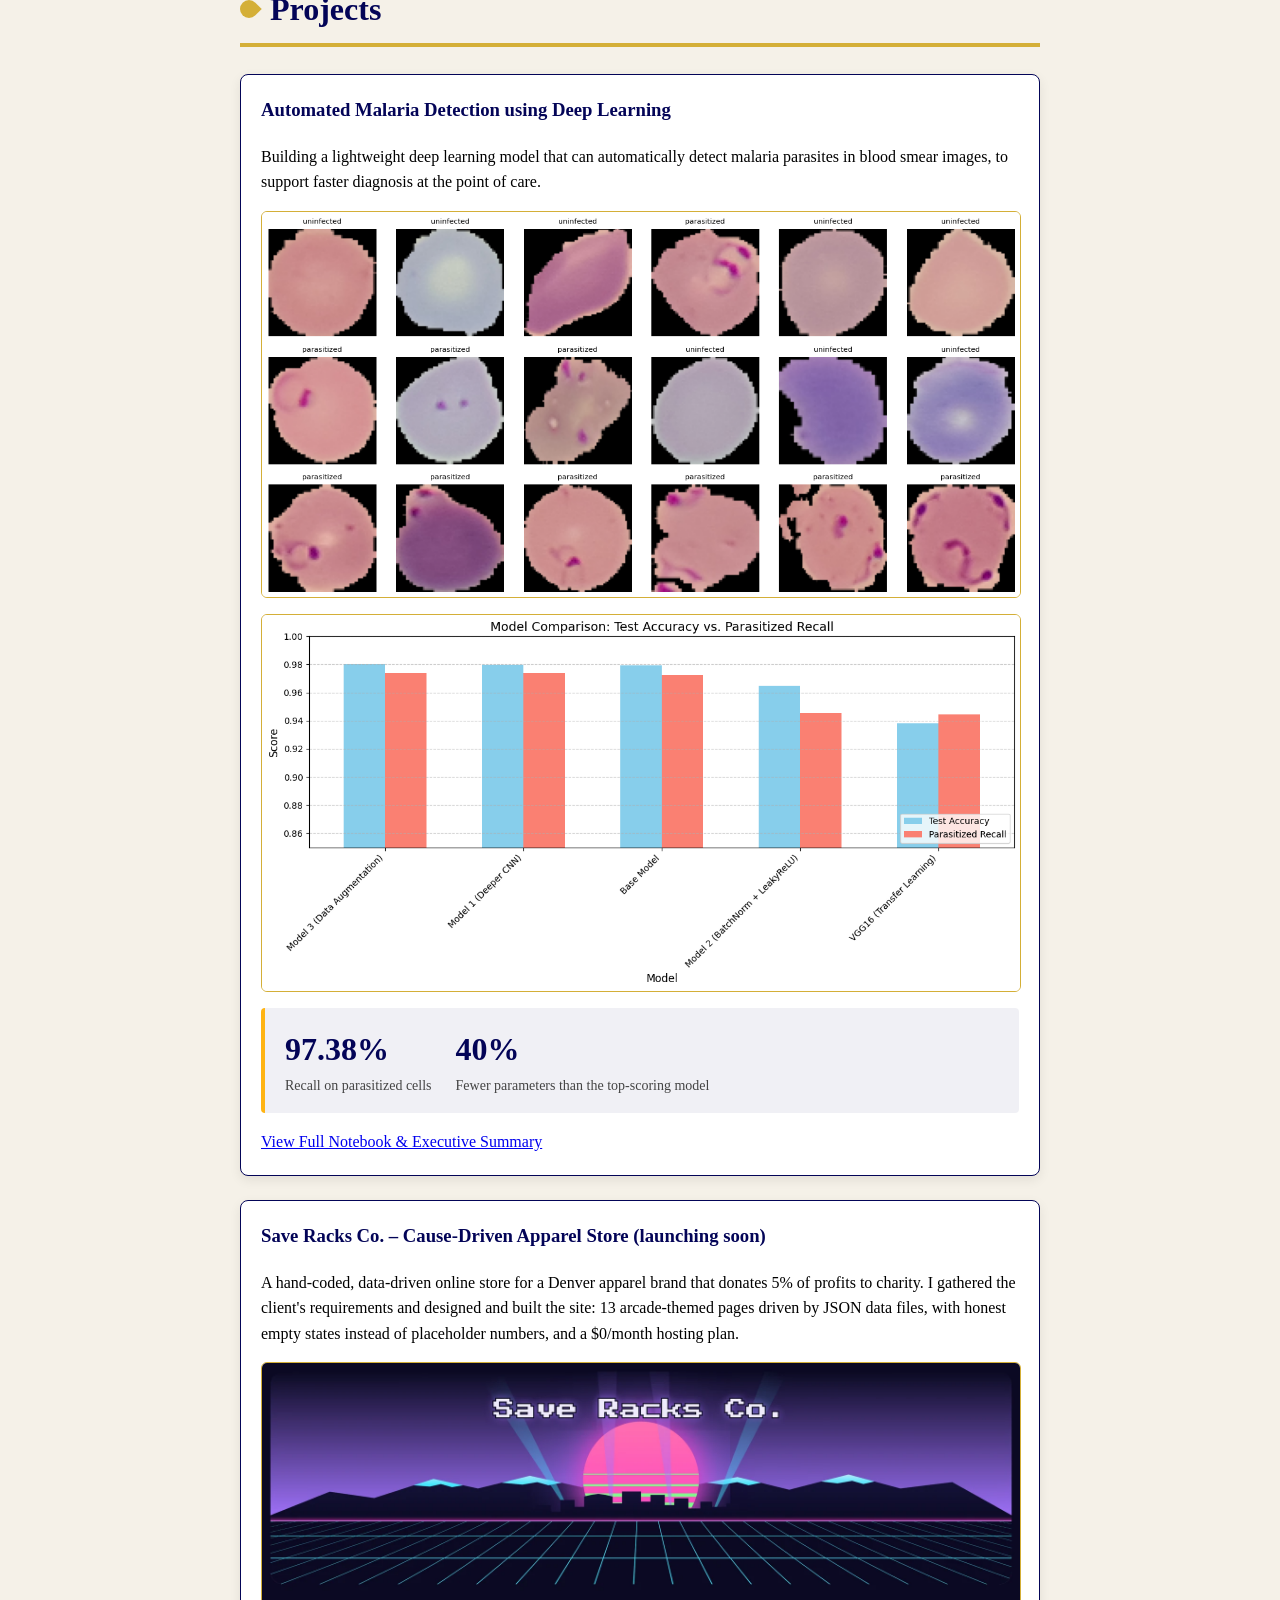
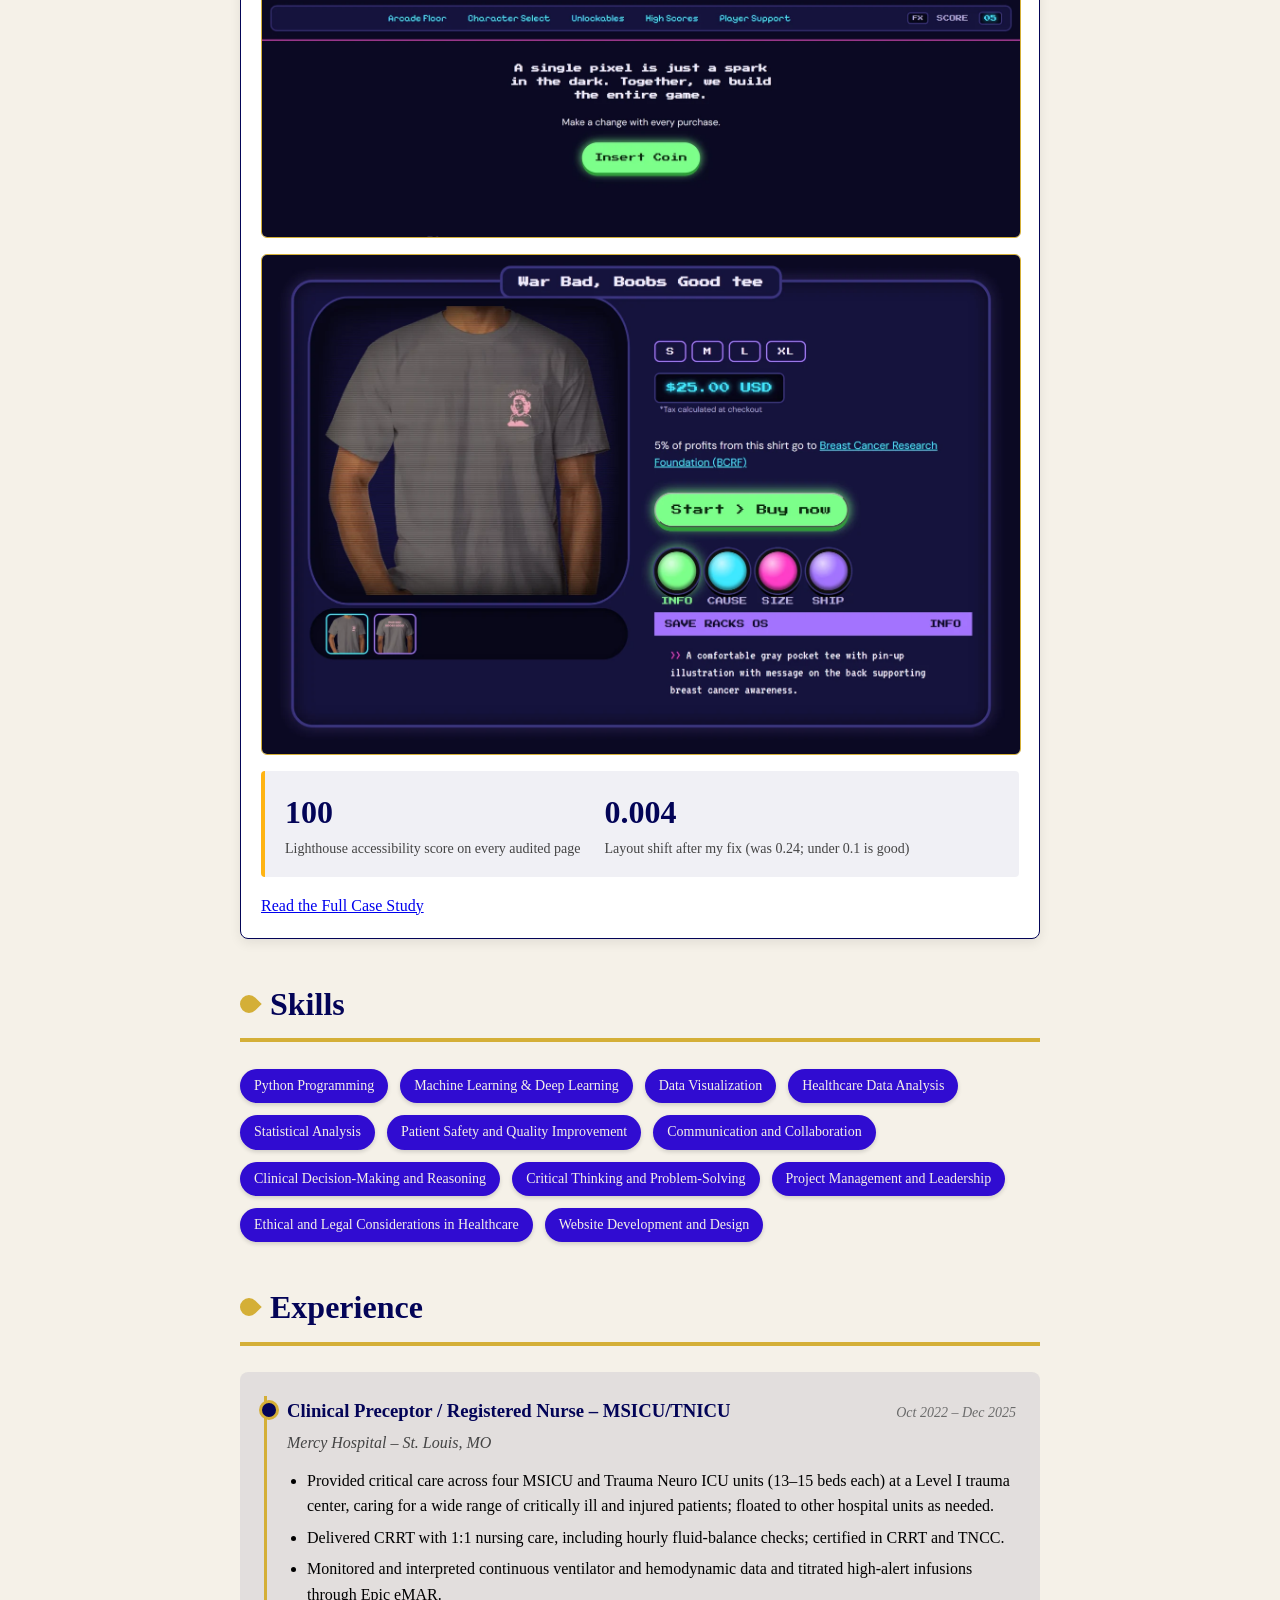
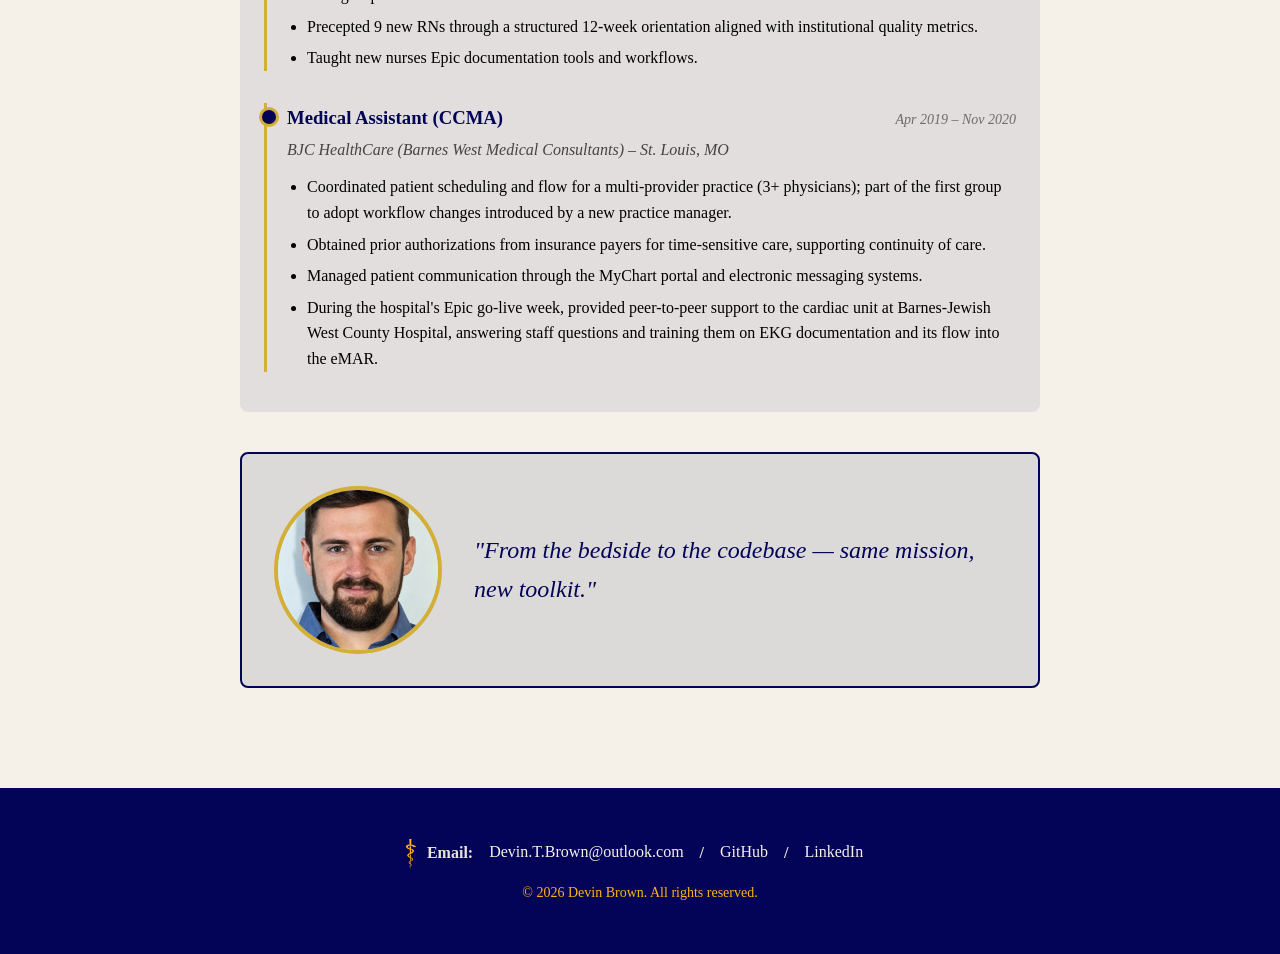
==== commit d5e0581e: "Update on wording regarding MIT certificate" ====
--- a/index.html
+++ b/index.html
@@ -49,10 +49,10 @@
 
         <div class="timeline-item education">
           <div class="timeline-header">
-            <h3>Applied AI and Data Science Certificate</h3>
-            <span class="timeline-date">Oct 2026</span>
-          </div>
-          <p class="timeline-employer">Massachusetts Institute of Technology (MIT)</p>
+            <h3>Applied AI and Data Science Program</h3>
+            <span class="timeline-date">Sep 2026</span>
+          </div>
+          <p class="timeline-employer">Massachusetts Institute of Technology (MIT) Professional Education</p>
           <ul>
             <li>15-week program covering machine learning, deep learning, and AI-powered solutions for operational
               problems; 16 Continuing Education Units (CEUs).</li>
